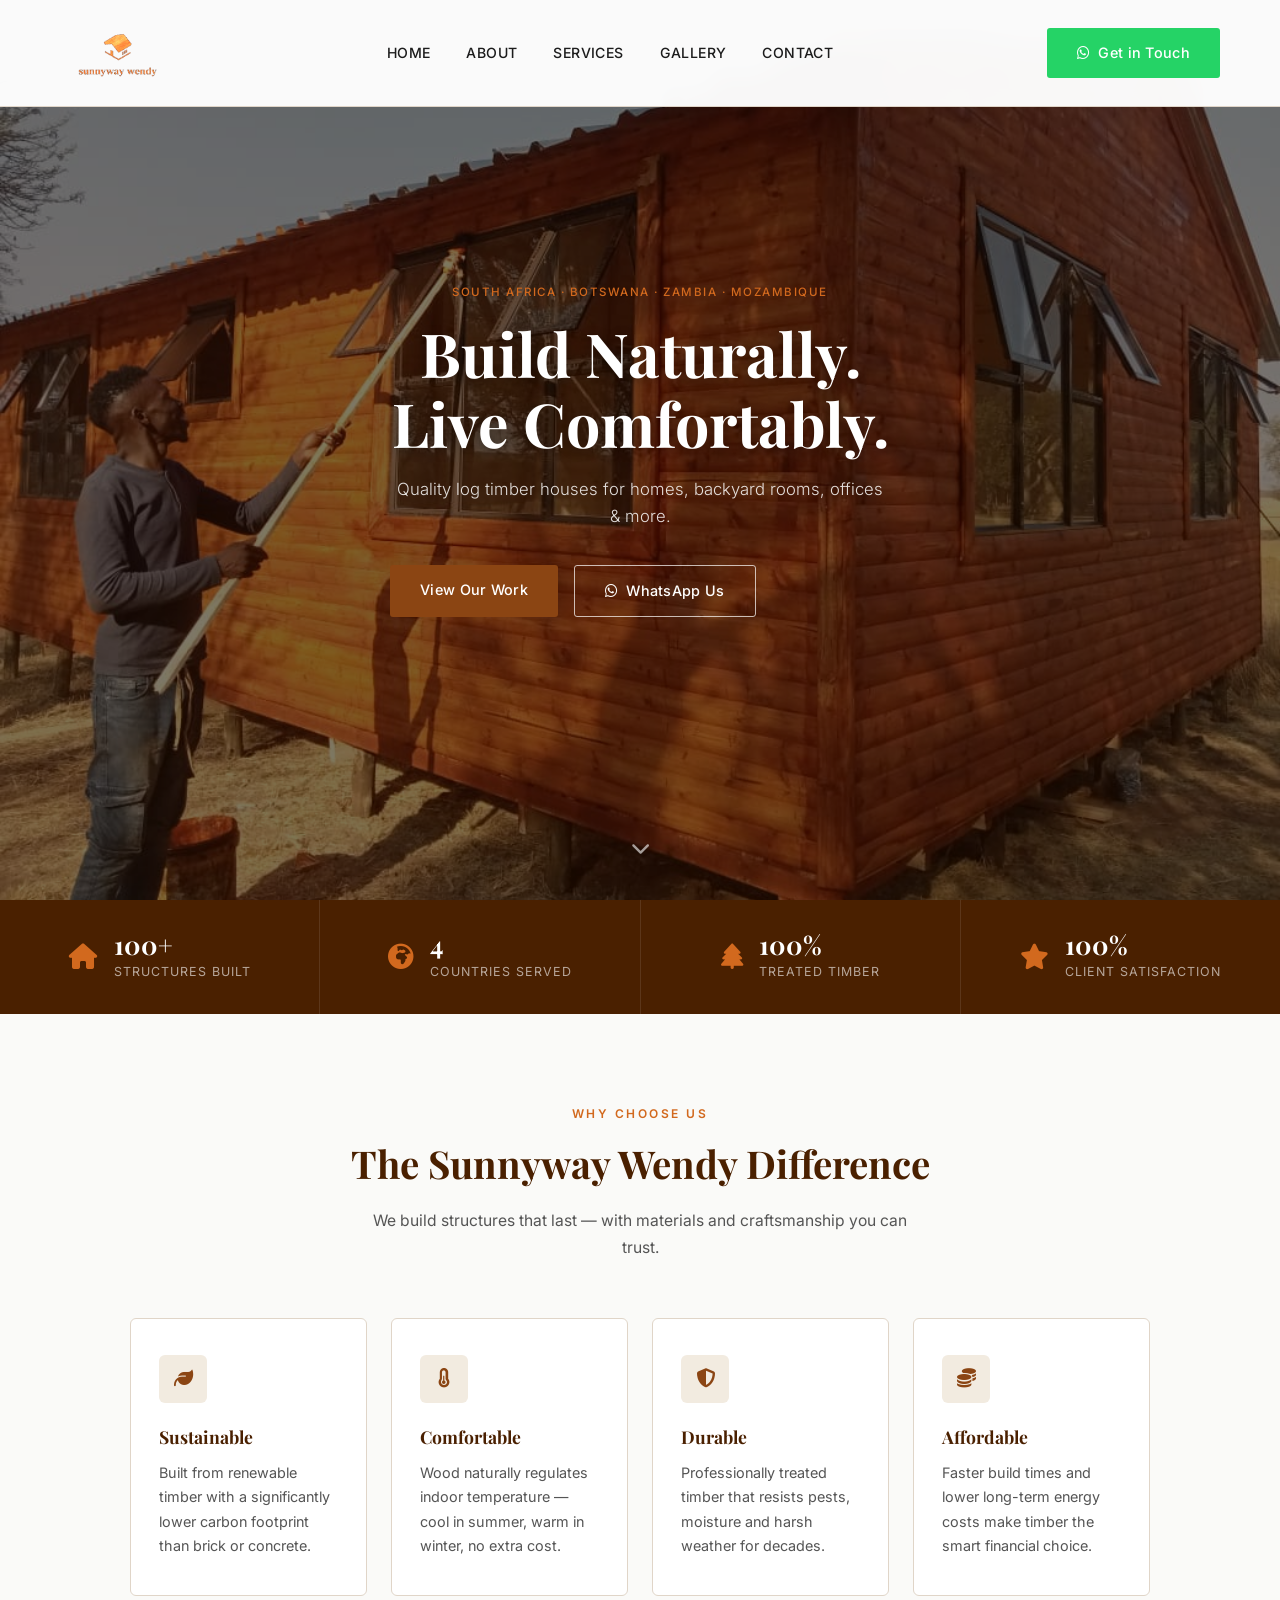
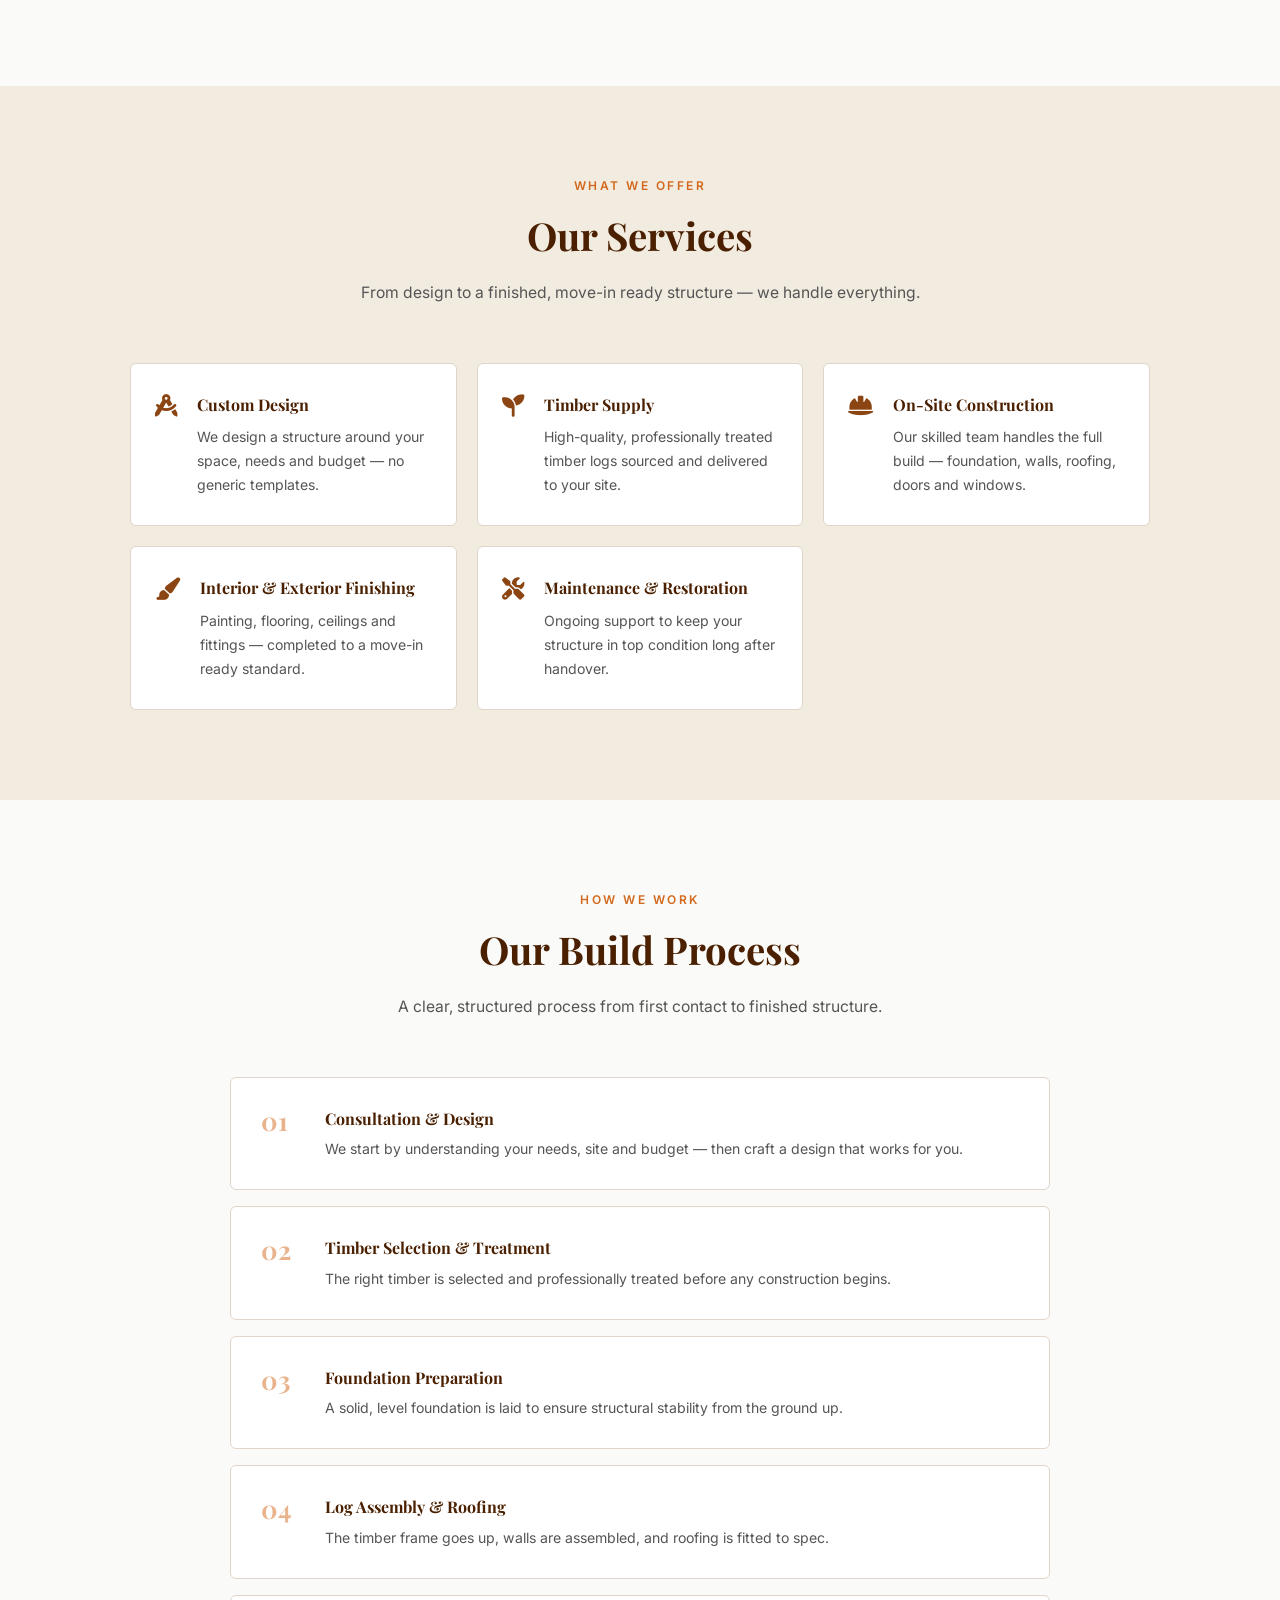
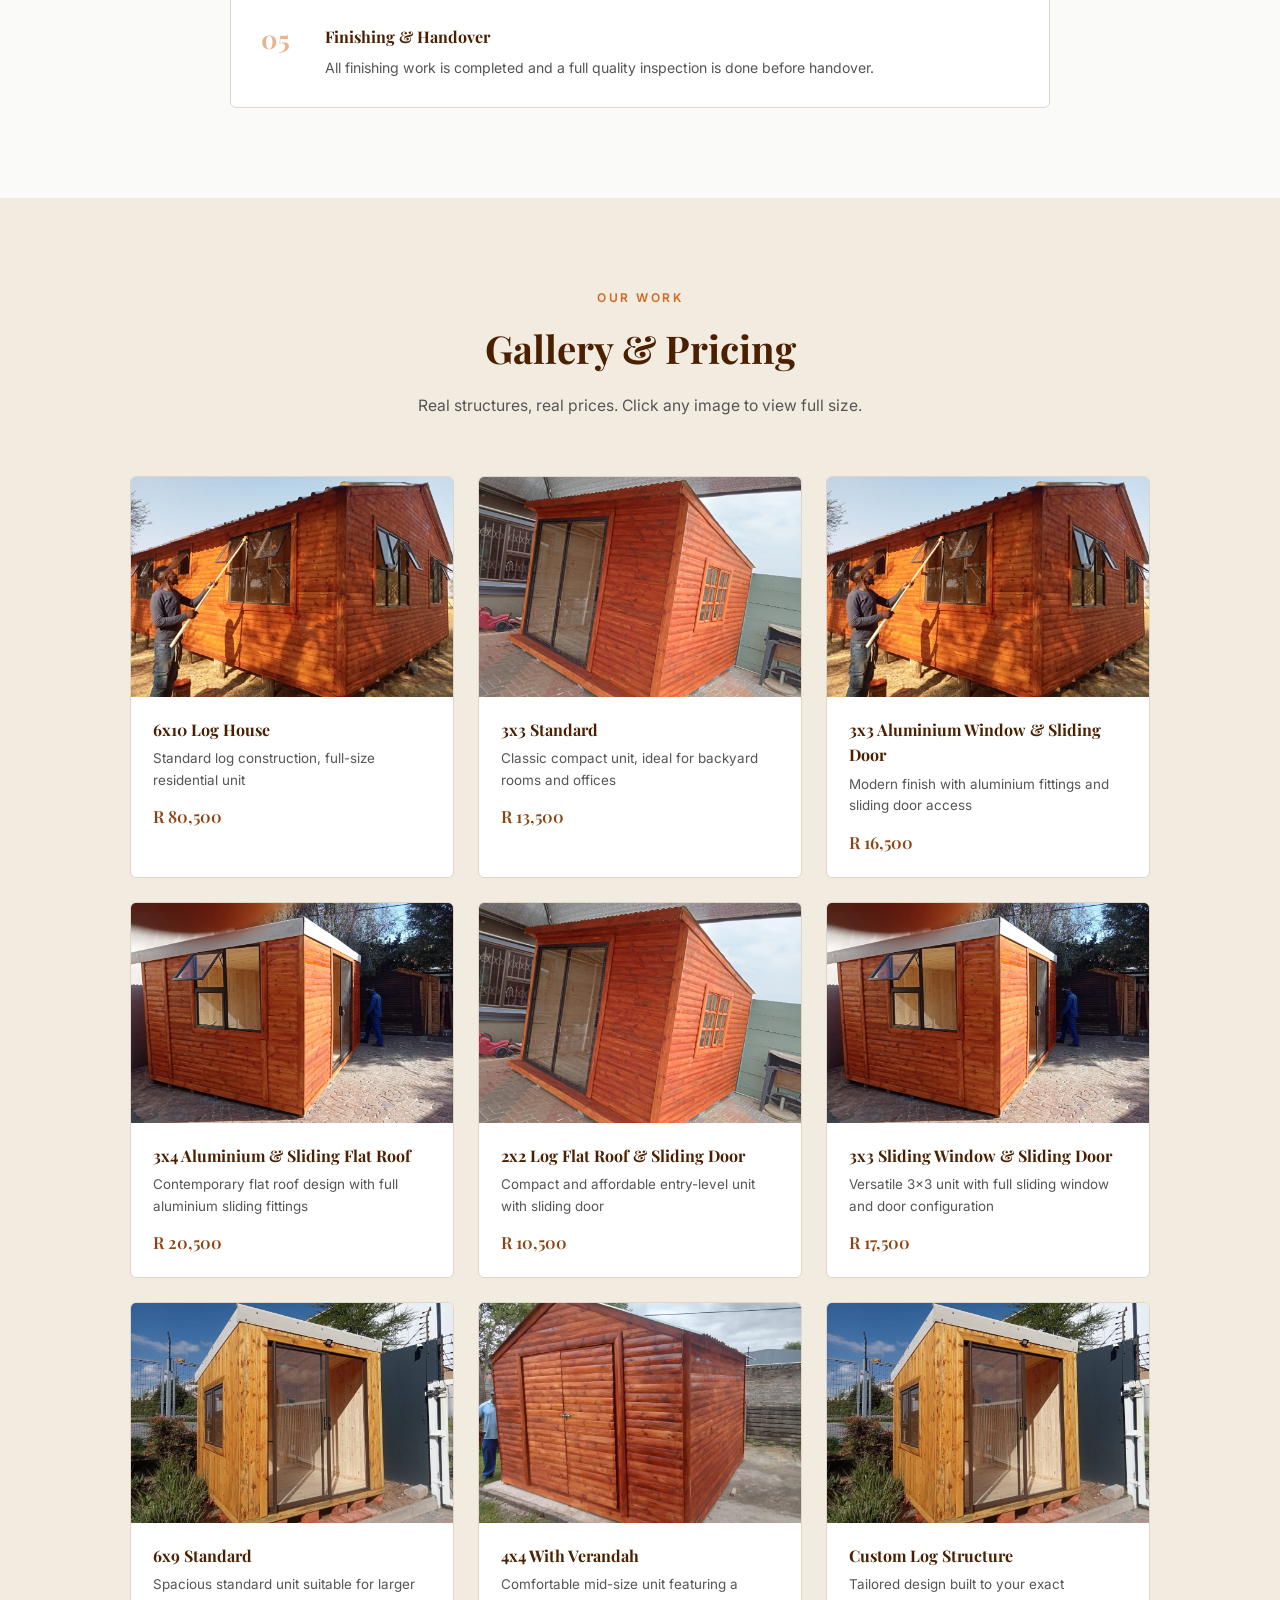
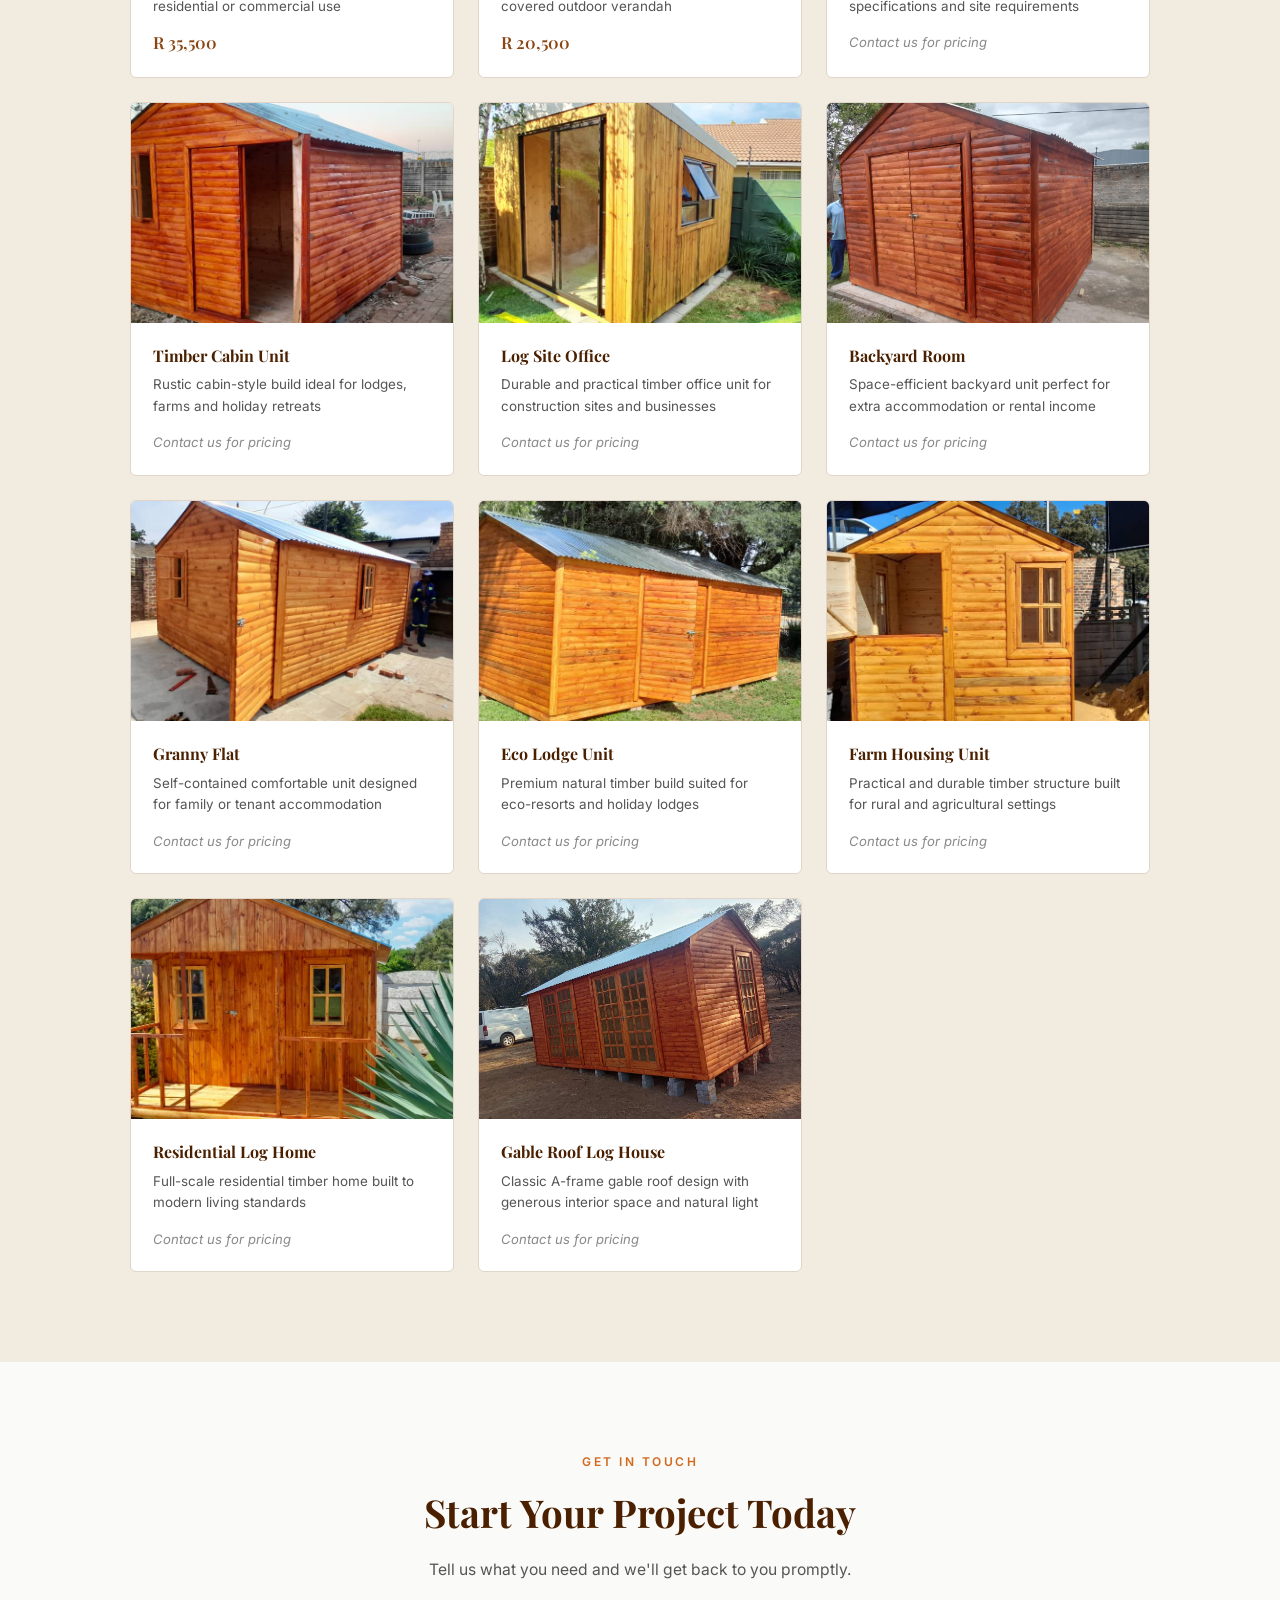
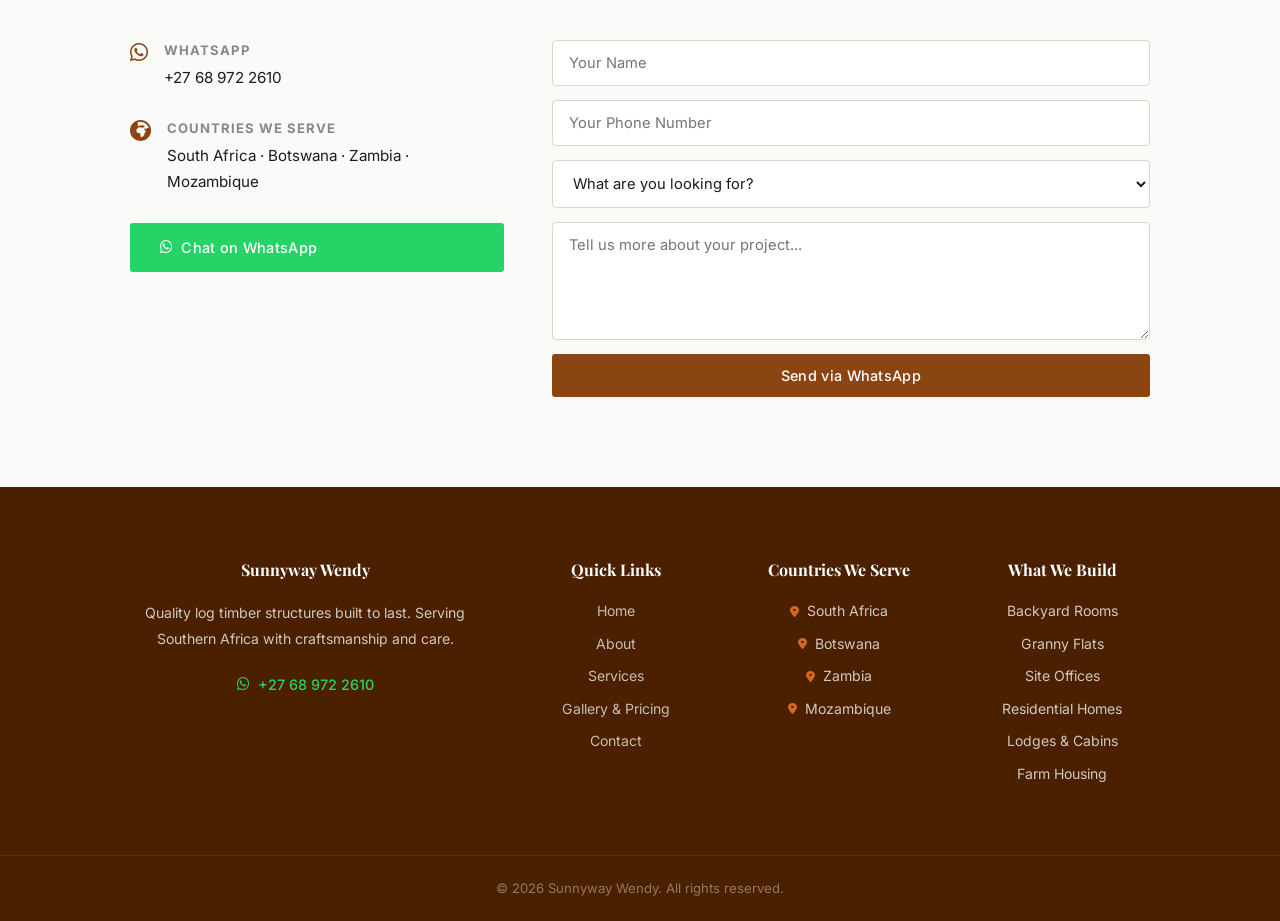
==== index.html @ b47a59da "initial commit" ====
<!DOCTYPE html>
<html lang="en">

<head>
  <meta charset="UTF-8" />
  <meta name="viewport" content="width=device-width, initial-scale=1.0" />
  <title>Sunnyway Wendy | Quality Log Timber Houses</title>
  <link rel="icon" type="image/png" href="logo.png" />
  <link rel="stylesheet" href="css/style.css" />
  <link rel="preconnect" href="https://fonts.googleapis.com" />
  <link rel="preconnect" href="https://fonts.gstatic.com" crossorigin />
  <link
    href="https://fonts.googleapis.com/css2?family=Playfair+Display:wght@400;600;700&family=Inter:wght@300;400;500;600&display=swap"
    rel="stylesheet" />
  <link rel="stylesheet" href="https://cdnjs.cloudflare.com/ajax/libs/font-awesome/6.5.0/css/all.min.css" />
</head>

<body>

  <!-- NAVBAR -->
  <nav class="navbar" id="navbar">
    <div class="nav-logo"><img src="logo.png" alt="Sunnyway Wendy" /></div>
    <ul class="nav-links" id="nav-links">
      <li><a href="#hero">Home</a></li>
      <li><a href="#why-us">About</a></li>
      <li><a href="#services">Services</a></li>
      <li><a href="#gallery">Gallery</a></li>
      <li><a href="#contact">Contact</a></li>
    </ul>
    <a href="https://wa.me/27689722610" target="_blank" class="btn btn-whatsapp nav-cta">
      <i class="fa-brands fa-whatsapp"></i> Get in Touch
    </a>
    <div class="hamburger" id="hamburger"><i class="fa-solid fa-bars"></i></div>
  </nav>

  <!-- HERO -->
  <section class="hero" id="hero">
    <div class="slideshow" id="slideshow"></div>
    <div class="hero-overlay"></div>
    <div class="hero-content">
      <p class="hero-tag">South Africa · Botswana · Zambia · Mozambique</p>
      <h1>Build Naturally.<br />Live Comfortably.</h1>
      <p class="hero-sub">Quality log timber houses for homes, backyard rooms, offices & more.</p>
      <div class="hero-btns">
        <a href="#gallery" class="btn btn-primary">View Our Work</a>
        <a href="https://wa.me/27689722610" target="_blank" class="btn btn-outline">
          <i class="fa-brands fa-whatsapp"></i> WhatsApp Us
        </a>
      </div>
    </div>
    <a href="#why-us" class="scroll-down"><i class="fa-solid fa-chevron-down"></i></a>
  </section>

  <!-- STATS BAR -->
  <section class="stats-bar">
    <div class="stat">
      <i class="fa-solid fa-house"></i>
      <div>
        <strong>100+</strong>
        <span>Structures Built</span>
      </div>
    </div>
    <div class="stat">
      <i class="fa-solid fa-earth-africa"></i>
      <div>
        <strong>4</strong>
        <span>Countries Served</span>
      </div>
    </div>
    <div class="stat">
      <i class="fa-solid fa-tree"></i>
      <div>
        <strong>100%</strong>
        <span>Treated Timber</span>
      </div>
    </div>
    <div class="stat">
      <i class="fa-solid fa-star"></i>
      <div>
        <strong>100%</strong>
        <span>Client Satisfaction</span>
      </div>
    </div>
  </section>

  <!-- WHY CHOOSE US -->
  <section class="section" id="why-us">
    <div class="section-inner">
      <div class="section-header">
        <p class="section-tag">Why Choose Us</p>
        <h2>The Sunnyway Wendy Difference</h2>
        <p class="section-sub">We build structures that last — with materials and craftsmanship you can trust.</p>
      </div>
      <div class="cards">
        <div class="card">
          <div class="card-icon-wrap">
            <i class="fa-solid fa-leaf"></i>
          </div>
          <h3>Sustainable</h3>
          <p>Built from renewable timber with a significantly lower carbon footprint than brick or concrete.</p>
        </div>
        <div class="card">
          <div class="card-icon-wrap">
            <i class="fa-solid fa-temperature-half"></i>
          </div>
          <h3>Comfortable</h3>
          <p>Wood naturally regulates indoor temperature — cool in summer, warm in winter, no extra cost.</p>
        </div>
        <div class="card">
          <div class="card-icon-wrap">
            <i class="fa-solid fa-shield-halved"></i>
          </div>
          <h3>Durable</h3>
          <p>Professionally treated timber that resists pests, moisture and harsh weather for decades.</p>
        </div>
        <div class="card">
          <div class="card-icon-wrap">
            <i class="fa-solid fa-coins"></i>
          </div>
          <h3>Affordable</h3>
          <p>Faster build times and lower long-term energy costs make timber the smart financial choice.</p>
        </div>
      </div>
    </div>
  </section>

  <!-- SERVICES -->
  <section class="section section-alt" id="services">
    <div class="section-inner">
      <div class="section-header">
        <p class="section-tag">What We Offer</p>
        <h2>Our Services</h2>
        <p class="section-sub">From design to a finished, move-in ready structure — we handle everything.</p>
      </div>
      <div class="services-grid">
        <div class="service-item">
          <i class="fa-solid fa-drafting-compass"></i>
          <div>
            <h3>Custom Design</h3>
            <p>We design a structure around your space, needs and budget — no generic templates.</p>
          </div>
        </div>
        <div class="service-item">
          <i class="fa-solid fa-seedling"></i>
          <div>
            <h3>Timber Supply</h3>
            <p>High-quality, professionally treated timber logs sourced and delivered to your site.</p>
          </div>
        </div>
        <div class="service-item">
          <i class="fa-solid fa-helmet-safety"></i>
          <div>
            <h3>On-Site Construction</h3>
            <p>Our skilled team handles the full build — foundation, walls, roofing, doors and windows.</p>
          </div>
        </div>
        <div class="service-item">
          <i class="fa-solid fa-paintbrush"></i>
          <div>
            <h3>Interior & Exterior Finishing</h3>
            <p>Painting, flooring, ceilings and fittings — completed to a move-in ready standard.</p>
          </div>
        </div>
        <div class="service-item">
          <i class="fa-solid fa-screwdriver-wrench"></i>
          <div>
            <h3>Maintenance & Restoration</h3>
            <p>Ongoing support to keep your structure in top condition long after handover.</p>
          </div>
        </div>
      </div>
    </div>
  </section>

  <!-- PROCESS -->
  <section class="section" id="process">
    <div class="section-inner">
      <div class="section-header">
        <p class="section-tag">How We Work</p>
        <h2>Our Build Process</h2>
        <p class="section-sub">A clear, structured process from first contact to finished structure.</p>
      </div>
      <div class="process">
        <div class="process-step">
          <div class="step-number">01</div>
          <div class="step-content">
            <h3>Consultation & Design</h3>
            <p>We start by understanding your needs, site and budget — then craft a design that works for you.</p>
          </div>
        </div>
        <div class="process-step">
          <div class="step-number">02</div>
          <div class="step-content">
            <h3>Timber Selection & Treatment</h3>
            <p>The right timber is selected and professionally treated before any construction begins.</p>
          </div>
        </div>
        <div class="process-step">
          <div class="step-number">03</div>
          <div class="step-content">
            <h3>Foundation Preparation</h3>
            <p>A solid, level foundation is laid to ensure structural stability from the ground up.</p>
          </div>
        </div>
        <div class="process-step">
          <div class="step-number">04</div>
          <div class="step-content">
            <h3>Log Assembly & Roofing</h3>
            <p>The timber frame goes up, walls are assembled, and roofing is fitted to spec.</p>
          </div>
        </div>
        <div class="process-step">
          <div class="step-number">05</div>
          <div class="step-content">
            <h3>Finishing & Handover</h3>
            <p>All finishing work is completed and a full quality inspection is done before handover.</p>
          </div>
        </div>
      </div>
    </div>
  </section>

  <!-- GALLERY SHOWCASE -->
  <section class="section section-alt" id="gallery">
    <div class="section-inner">
      <div class="section-header">
        <p class="section-tag">Our Work</p>
        <h2>Gallery & Pricing</h2>
        <p class="section-sub">Real structures, real prices. Click any image to view full size.</p>
      </div>
      <div class="showcase-grid" id="showcase-grid">

        <div class="showcase-item">
          <img src="images/house-1.jpg" alt="6x10 Log House" />
          <div class="showcase-info">
            <h3>6x10 Log House</h3>
            <p>Standard log construction, full-size residential unit</p>
            <span class="price">R 80,500</span>
          </div>
        </div>

        <div class="showcase-item">
          <img src="images/house-2.jpg" alt="3x3 Standard" />
          <div class="showcase-info">
            <h3>3x3 Standard</h3>
            <p>Classic compact unit, ideal for backyard rooms and offices</p>
            <span class="price">R 13,500</span>
          </div>
        </div>

        <div class="showcase-item">
          <img src="images/house-3.jpg" alt="3x3 Aluminium Window & Sliding Door" />
          <div class="showcase-info">
            <h3>3x3 Aluminium Window & Sliding Door</h3>
            <p>Modern finish with aluminium fittings and sliding door access</p>
            <span class="price">R 16,500</span>
          </div>
        </div>

        <div class="showcase-item">
          <img src="images/house-4.jpg" alt="3x4 Aluminium & Sliding Flat Roof" />
          <div class="showcase-info">
            <h3>3x4 Aluminium & Sliding Flat Roof</h3>
            <p>Contemporary flat roof design with full aluminium sliding fittings</p>
            <span class="price">R 20,500</span>
          </div>
        </div>

        <div class="showcase-item">
          <img src="images/house-5.jpg" alt="2x2 Log Flat Roof & Sliding Door" />
          <div class="showcase-info">
            <h3>2x2 Log Flat Roof & Sliding Door</h3>
            <p>Compact and affordable entry-level unit with sliding door</p>
            <span class="price">R 10,500</span>
          </div>
        </div>

        <div class="showcase-item">
          <img src="images/house-6.jpg" alt="3x3 Sliding Window & Sliding Door" />
          <div class="showcase-info">
            <h3>3x3 Sliding Window & Sliding Door</h3>
            <p>Versatile 3x3 unit with full sliding window and door configuration</p>
            <span class="price">R 17,500</span>
          </div>
        </div>

        <div class="showcase-item">
          <img src="images/house-7.jpg" alt="6x9 Standard" />
          <div class="showcase-info">
            <h3>6x9 Standard</h3>
            <p>Spacious standard unit suitable for larger residential or commercial use</p>
            <span class="price">R 35,500</span>
          </div>
        </div>

        <div class="showcase-item">
          <img src="images/house-8.jpg" alt="4x4 With Verandah" />
          <div class="showcase-info">
            <h3>4x4 With Verandah</h3>
            <p>Comfortable mid-size unit featuring a covered outdoor verandah</p>
            <span class="price">R 20,500</span>
          </div>
        </div>

        <div class="showcase-item">
          <img src="images/house-9.jpg" alt="Custom Log Structure" />
          <div class="showcase-info">
            <h3>Custom Log Structure</h3>
            <p>Tailored design built to your exact specifications and site requirements</p>
            <span class="price-enquire">Contact us for pricing</span>
          </div>
        </div>

        <div class="showcase-item">
          <img src="images/house-10.jpg" alt="Timber Cabin Unit" />
          <div class="showcase-info">
            <h3>Timber Cabin Unit</h3>
            <p>Rustic cabin-style build ideal for lodges, farms and holiday retreats</p>
            <span class="price-enquire">Contact us for pricing</span>
          </div>
        </div>

        <div class="showcase-item">
          <img src="images/house-11.jpg" alt="Log Site Office" />
          <div class="showcase-info">
            <h3>Log Site Office</h3>
            <p>Durable and practical timber office unit for construction sites and businesses</p>
            <span class="price-enquire">Contact us for pricing</span>
          </div>
        </div>

        <div class="showcase-item">
          <img src="images/house-12.jpg" alt="Backyard Room" />
          <div class="showcase-info">
            <h3>Backyard Room</h3>
            <p>Space-efficient backyard unit perfect for extra accommodation or rental income</p>
            <span class="price-enquire">Contact us for pricing</span>
          </div>
        </div>

        <div class="showcase-item">
          <img src="images/house-13.jpg" alt="Granny Flat" />
          <div class="showcase-info">
            <h3>Granny Flat</h3>
            <p>Self-contained comfortable unit designed for family or tenant accommodation</p>
            <span class="price-enquire">Contact us for pricing</span>
          </div>
        </div>

        <div class="showcase-item">
          <img src="images/house-14.jpg" alt="Eco Lodge Unit" />
          <div class="showcase-info">
            <h3>Eco Lodge Unit</h3>
            <p>Premium natural timber build suited for eco-resorts and holiday lodges</p>
            <span class="price-enquire">Contact us for pricing</span>
          </div>
        </div>

        <div class="showcase-item">
          <img src="images/house-15.jpg" alt="Farm Housing Unit" />
          <div class="showcase-info">
            <h3>Farm Housing Unit</h3>
            <p>Practical and durable timber structure built for rural and agricultural settings</p>
            <span class="price-enquire">Contact us for pricing</span>
          </div>
        </div>

        <div class="showcase-item">
          <img src="images/house-16.jpg" alt="Residential Log Home" />
          <div class="showcase-info">
            <h3>Residential Log Home</h3>
            <p>Full-scale residential timber home built to modern living standards</p>
            <span class="price-enquire">Contact us for pricing</span>
          </div>
        </div>

        <div class="showcase-item">
          <img src="images/house-17.jpg" alt="Gable Roof Log House" />
          <div class="showcase-info">
            <h3>Gable Roof Log House</h3>
            <p>Classic A-frame gable roof design with generous interior space and natural light</p>
            <span class="price-enquire">Contact us for pricing</span>
          </div>
        </div>

      </div>
    </div>
  </section>

  <!-- CONTACT -->
  <section class="section" id="contact">
    <div class="section-inner">
      <div class="section-header">
        <p class="section-tag">Get In Touch</p>
        <h2>Start Your Project Today</h2>
        <p class="section-sub">Tell us what you need and we'll get back to you promptly.</p>
      </div>
      <div class="contact-wrapper">
        <div class="contact-info">
          <div class="contact-detail">
            <i class="fa-brands fa-whatsapp"></i>
            <div>
              <strong>WhatsApp</strong>
              <a href="https://wa.me/27689722610" target="_blank">+27 68 972 2610</a>
            </div>
          </div>
          <div class="contact-detail">
            <i class="fa-solid fa-earth-africa"></i>
            <div>
              <strong>Countries We Serve</strong>
              <span>South Africa · Botswana · Zambia · Mozambique</span>
            </div>
          </div>
          <a href="https://wa.me/27689722610" target="_blank" class="btn btn-whatsapp">
            <i class="fa-brands fa-whatsapp"></i> Chat on WhatsApp
          </a>
        </div>
        <form class="contact-form" id="contact-form">
          <input type="text" placeholder="Your Name" required />
          <input type="tel" placeholder="Your Phone Number" required />
          <select>
            <option value="" disabled selected>What are you looking for?</option>
            <option>Backyard Room / Wendy House</option>
            <option>Granny Flat</option>
            <option>Site Office</option>
            <option>Residential Home</option>
            <option>Lodge / Cabin</option>
            <option>Farm Housing</option>
            <option>Custom Build</option>
            <option>Other</option>
          </select>
          <textarea placeholder="Tell us more about your project..." rows="5"></textarea>
          <button type="submit" class="btn btn-primary">Send via WhatsApp</button>
        </form>
      </div>
    </div>
  </section>

  <!-- FOOTER -->
  <footer class="footer">
    <div class="footer-inner">
      <div class="footer-col">
        <h4>Sunnyway Wendy</h4>
        <p>Quality log timber structures built to last. Serving Southern Africa with craftsmanship and care.</p>
        <a href="https://wa.me/27689722610" target="_blank" class="footer-wa">
          <i class="fa-brands fa-whatsapp"></i> +27 68 972 2610
        </a>
      </div>
      <div class="footer-col">
        <h4>Quick Links</h4>
        <ul>
          <li><a href="#hero">Home</a></li>
          <li><a href="#why-us">About</a></li>
          <li><a href="#services">Services</a></li>
          <li><a href="#gallery">Gallery & Pricing</a></li>
          <li><a href="#contact">Contact</a></li>
        </ul>
      </div>
      <div class="footer-col">
        <h4>Countries We Serve</h4>
        <ul>
          <li><i class="fa-solid fa-location-dot"></i> South Africa</li>
          <li><i class="fa-solid fa-location-dot"></i> Botswana</li>
          <li><i class="fa-solid fa-location-dot"></i> Zambia</li>
          <li><i class="fa-solid fa-location-dot"></i> Mozambique</li>
        </ul>
      </div>
      <div class="footer-col">
        <h4>What We Build</h4>
        <ul>
          <li>Backyard Rooms</li>
          <li>Granny Flats</li>
          <li>Site Offices</li>
          <li>Residential Homes</li>
          <li>Lodges & Cabins</li>
          <li>Farm Housing</li>
        </ul>
      </div>
    </div>
    <div class="footer-bottom">
      <p>&copy; 2026 Sunnyway Wendy. All rights reserved.</p>
    </div>
  </footer>

  <!-- LIGHTBOX -->
  <div class="lightbox" id="lightbox">
    <span class="lightbox-close" id="lightbox-close"><i class="fa-solid fa-xmark"></i></span>
    <img id="lightbox-img" src="" alt="Project Image" />
  </div>

  <script src="js/main.js"></script>
</body>

</html>
---- css/style.css ----
/* ===========================
   ROOT & RESET
=========================== */
* {
  margin: 0;
  padding: 0;
  box-sizing: border-box;
  -webkit-tap-highlight-color: transparent;
}

:root {
  --brown: #8B4513;
  --brown-light: #D2691E;
  --brown-dark: #4A2000;
  --brown-mid: #6B3410;
  --bg: #FAFAF8;
  --bg-alt: #F2EBE0;
  --white: #ffffff;
  --text-dark: #1C1C1C;
  --text-mid: #555555;
  --text-light: #888888;
  --border: #E0D5C8;
  --overlay: rgba(20, 10, 0, 0.55);
}

html {
  scroll-behavior: smooth;
  overflow-x: hidden;
  background-color: var(--brown-dark);
}

body {
  font-family: 'Inter', sans-serif;
  color: var(--text-dark);
  background-color: var(--bg);
  line-height: 1.6;
  overflow-x: hidden;
  width: 100%;
}

a {
  text-decoration: none;
  color: inherit;
}

img {
  display: block;
  width: 100%;
}

/* ===========================
   NAVBAR
=========================== */
.navbar {
  position: fixed;
  top: 0;
  width: 100%;
  z-index: 1000;
  display: flex;
  align-items: center;
  justify-content: space-between;
  padding: 18px 60px;
  background: rgba(255, 255, 255, 0.97);
  backdrop-filter: blur(10px);
  border-bottom: 1px solid var(--border);
  transition: box-shadow 0.3s;
}

.navbar.scrolled {
  box-shadow: 0 2px 20px rgba(0, 0, 0, 0.08);
}

.nav-logo {
  display: flex;
  align-items: center;
}

.nav-logo img {
  height: 70px;
  width: auto;
}

.nav-logo span {
  color: var(--brown-light);
}

.nav-links {
  list-style: none;
  display: flex;
  gap: 36px;
}

.nav-links a {
  font-size: 0.88rem;
  font-weight: 500;
  color: var(--text-dark);
  letter-spacing: 0.4px;
  transition: color 0.3s;
  text-transform: uppercase;
}

.nav-links a:hover {
  color: var(--brown-light);
}

.nav-cta {
  font-size: 0.88rem;
  padding: 10px 22px;
  display: flex;
  align-items: center;
  gap: 8px;
}

.hamburger {
  display: none;
  font-size: 1.4rem;
  cursor: pointer;
  color: var(--brown-dark);
}

/* ===========================
   BUTTONS
=========================== */
.btn {
  display: inline-block;
  padding: 13px 30px;
  border-radius: 3px;
  font-size: 0.9rem;
  font-weight: 500;
  font-family: 'Inter', sans-serif;
  cursor: pointer;
  transition: all 0.3s;
  border: none;
  letter-spacing: 0.3px;
}

.btn-primary {
  background-color: var(--brown);
  color: var(--white);
}

.btn-primary:hover {
  background-color: var(--brown-dark);
}

.btn-outline {
  background: transparent;
  color: var(--white);
  border: 1.5px solid rgba(255, 255, 255, 0.7);
  display: inline-flex;
  align-items: center;
  gap: 8px;
}

.btn-outline:hover {
  background: rgba(255, 255, 255, 0.1);
  border-color: var(--white);
}

.btn-whatsapp {
  background-color: #25D366;
  color: var(--white);
  display: inline-flex;
  align-items: center;
  gap: 8px;
}

.btn-whatsapp:hover {
  background-color: #1dab52;
}

/* ===========================
   HERO
=========================== */
.hero {
  position: relative;
  height: 100vh;
  display: flex;
  align-items: center;
  justify-content: center;
  overflow: hidden;
}

.slideshow {
  position: absolute;
  inset: 0;
  z-index: 0;
}

.slideshow .slide {
  position: absolute;
  inset: 0;
  background-size: cover;
  background-position: center;
  opacity: 0;
  transition: opacity 1.8s ease-in-out;
}

.slideshow .slide.active {
  opacity: 1;
}

.hero-overlay {
  position: absolute;
  inset: 0;
  background: rgba(20, 10, 0, 0.55);
  z-index: 2;
}

.hero-content {
  position: relative;
  z-index: 3;
  color: var(--white);
  padding: 0 40px;
  max-width: 700px;
  text-align: center;
}

.hero-tag {
  font-size: 0.72rem;
  font-weight: 500;
  letter-spacing: 1.5px;
  text-transform: uppercase;
  color: var(--brown-light);
  margin-bottom: 16px;
  word-break: break-word;
}

.hero-content h1 {
  font-family: 'Playfair Display', serif;
  font-size: 3.8rem;
  font-weight: 700;
  line-height: 1.15;
  margin-bottom: 18px;
  text-shadow: 0 2px 12px rgba(0, 0, 0, 0.3);
}

.hero-sub {
  font-size: 1.05rem;
  color: rgba(255, 255, 255, 0.85);
  margin-bottom: 36px;
  font-weight: 300;
  max-width: 500px;
}

.hero-btns {
  display: flex;
  gap: 16px;
  flex-wrap: wrap;
}

.scroll-down {
  position: absolute;
  bottom: 36px;
  left: 50%;
  transform: translateX(-50%);
  z-index: 3;
  color: rgba(255, 255, 255, 0.6);
  font-size: 1.2rem;
  animation: bounce 2s infinite;
}

@keyframes bounce {

  0%,
  100% {
    transform: translateX(-50%) translateY(0);
  }

  50% {
    transform: translateX(-50%) translateY(8px);
  }
}

/* ===========================
   STATS BAR
=========================== */
.stats-bar {
  background: var(--brown-dark);
  display: flex;
  justify-content: center;
  gap: 0;
  flex-wrap: wrap;
}

.stat {
  display: flex;
  align-items: center;
  gap: 16px;
  padding: 32px 48px;
  border-right: 1px solid rgba(255, 255, 255, 0.1);
  flex: 1;
  justify-content: center;
}

.stat:last-child {
  border-right: none;
}

.stat i {
  font-size: 1.6rem;
  color: var(--brown-light);
}

.stat strong {
  display: block;
  font-size: 1.6rem;
  font-family: 'Playfair Display', serif;
  color: var(--white);
  line-height: 1;
}

.stat span {
  font-size: 0.78rem;
  color: rgba(255, 255, 255, 0.6);
  text-transform: uppercase;
  letter-spacing: 1px;
  margin-top: 4px;
  display: block;
}

/* ===========================
   SECTIONS
=========================== */
.section {
  padding: 90px 0;
}

.section-alt {
  background-color: var(--bg-alt);
}

.section-inner {
  max-width: 1140px;
  margin: 0 auto;
  padding: 0 60px;
}

.section-header {
  text-align: center;
  margin-bottom: 56px;
}

.section-tag {
  font-size: 0.75rem;
  font-weight: 600;
  letter-spacing: 2.5px;
  text-transform: uppercase;
  color: var(--brown-light);
  margin-bottom: 10px;
}

.section-header h2 {
  font-family: 'Playfair Display', serif;
  font-size: 2.4rem;
  font-weight: 700;
  color: var(--brown-dark);
  margin-bottom: 14px;
}

.section-sub {
  font-size: 0.98rem;
  color: var(--text-mid);
  max-width: 560px;
  margin: 0 auto;
  line-height: 1.7;
}

/* ===========================
   CARDS
=========================== */
.cards {
  display: grid;
  grid-template-columns: repeat(auto-fit, minmax(230px, 1fr));
  gap: 24px;
}

.card {
  background: var(--white);
  border: 1px solid var(--border);
  border-radius: 6px;
  padding: 36px 28px;
  transition: transform 0.3s, box-shadow 0.3s;
}

.card:hover {
  transform: translateY(-4px);
  box-shadow: 0 8px 24px rgba(0, 0, 0, 0.08);
}

.card-icon-wrap {
  width: 48px;
  height: 48px;
  background: var(--bg-alt);
  border-radius: 6px;
  display: flex;
  align-items: center;
  justify-content: center;
  margin-bottom: 20px;
}

.card-icon-wrap i {
  font-size: 1.2rem;
  color: var(--brown);
}

.card h3 {
  font-family: 'Playfair Display', serif;
  font-size: 1.1rem;
  color: var(--brown-dark);
  margin-bottom: 10px;
}

.card p {
  font-size: 0.9rem;
  color: var(--text-mid);
  line-height: 1.7;
}

/* ===========================
   SERVICES GRID
=========================== */
.services-grid {
  display: grid;
  grid-template-columns: repeat(auto-fit, minmax(300px, 1fr));
  gap: 20px;
}

.service-item {
  display: flex;
  align-items: flex-start;
  gap: 20px;
  background: var(--white);
  border: 1px solid var(--border);
  border-radius: 6px;
  padding: 28px 24px;
  transition: transform 0.3s, box-shadow 0.3s;
}

.service-item:hover {
  transform: translateY(-3px);
  box-shadow: 0 6px 20px rgba(0, 0, 0, 0.07);
}

.service-item>i {
  font-size: 1.4rem;
  color: var(--brown);
  margin-top: 3px;
  flex-shrink: 0;
}

.service-item h3 {
  font-family: 'Playfair Display', serif;
  font-size: 1rem;
  color: var(--brown-dark);
  margin-bottom: 8px;
}

.service-item p {
  font-size: 0.88rem;
  color: var(--text-mid);
  line-height: 1.7;
}

/* ===========================
   PROCESS
=========================== */
.process {
  display: flex;
  flex-direction: column;
  gap: 16px;
  max-width: 820px;
  margin: 0 auto;
}

.process-step {
  display: flex;
  align-items: flex-start;
  gap: 24px;
  background: var(--white);
  border: 1px solid var(--border);
  border-radius: 6px;
  padding: 28px 30px;
  transition: border-color 0.3s;
}

.process-step:hover {
  border-color: var(--brown-light);
}

.step-number {
  font-family: 'Playfair Display', serif;
  font-size: 1.6rem;
  font-weight: 700;
  color: var(--brown-light);
  opacity: 0.5;
  flex-shrink: 0;
  width: 40px;
  line-height: 1;
  margin-top: 2px;
}

.step-content h3 {
  font-family: 'Playfair Display', serif;
  font-size: 1rem;
  color: var(--brown-dark);
  margin-bottom: 6px;
}

.step-content p {
  font-size: 0.88rem;
  color: var(--text-mid);
  line-height: 1.7;
}

/* ===========================
   SHOWCASE GRID
=========================== */
.showcase-grid {
  display: grid;
  grid-template-columns: repeat(auto-fit, minmax(300px, 1fr));
  gap: 24px;
}

.showcase-item {
  background: var(--white);
  border: 1px solid var(--border);
  border-radius: 6px;
  overflow: hidden;
  transition: transform 0.3s, box-shadow 0.3s;
}

.showcase-item:hover {
  transform: translateY(-4px);
  box-shadow: 0 10px 28px rgba(0, 0, 0, 0.1);
}

.showcase-item img {
  width: 100%;
  height: 220px;
  object-fit: cover;
  cursor: pointer;
  transition: transform 0.4s;
}

.showcase-item:hover img {
  transform: scale(1.03);
}

.showcase-info {
  padding: 20px 22px;
}

.showcase-info h3 {
  font-family: 'Playfair Display', serif;
  font-size: 1rem;
  color: var(--brown-dark);
  margin-bottom: 6px;
}

.showcase-info p {
  font-size: 0.84rem;
  color: var(--text-mid);
  line-height: 1.6;
  margin-bottom: 12px;
}

.price {
  display: inline-block;
  font-size: 1.05rem;
  font-weight: 600;
  color: var(--brown);
  font-family: 'Playfair Display', serif;
}

.price-enquire {
  display: inline-block;
  font-size: 0.82rem;
  color: var(--text-light);
  font-style: italic;
}

/* ===========================
   LIGHTBOX
=========================== */
.lightbox {
  display: none;
  position: fixed;
  inset: 0;
  background: rgba(0, 0, 0, 0.92);
  z-index: 9999;
  align-items: center;
  justify-content: center;
}

.lightbox.open {
  display: flex;
}

.lightbox img {
  max-width: 90%;
  max-height: 90vh;
  border-radius: 4px;
}

.lightbox-close {
  position: absolute;
  top: 24px;
  right: 32px;
  color: white;
  font-size: 2rem;
  cursor: pointer;
  opacity: 0.7;
  transition: opacity 0.2s;
}

.lightbox-close:hover {
  opacity: 1;
}

/* ===========================
   CONTACT
=========================== */
.contact-wrapper {
  display: grid;
  grid-template-columns: 1fr 1.6fr;
  gap: 48px;
  align-items: start;
}

.contact-info {
  display: flex;
  flex-direction: column;
  gap: 28px;
}

.contact-detail {
  display: flex;
  align-items: flex-start;
  gap: 16px;
}

.contact-detail i {
  font-size: 1.3rem;
  color: var(--brown);
  margin-top: 2px;
  flex-shrink: 0;
}

.contact-detail strong {
  display: block;
  font-size: 0.82rem;
  text-transform: uppercase;
  letter-spacing: 1px;
  color: var(--text-light);
  margin-bottom: 4px;
}

.contact-detail a,
.contact-detail span {
  font-size: 0.95rem;
  color: var(--text-dark);
}

.contact-detail a:hover {
  color: var(--brown);
}

.contact-form {
  display: flex;
  flex-direction: column;
  gap: 14px;
}

.contact-form input,
.contact-form select,
.contact-form textarea {
  padding: 13px 16px;
  border: 1px solid var(--border);
  border-radius: 4px;
  font-size: 0.92rem;
  font-family: 'Inter', sans-serif;
  background: var(--white);
  color: var(--text-dark);
  outline: none;
  transition: border 0.3s;
}

.contact-form input:focus,
.contact-form select:focus,
.contact-form textarea:focus {
  border-color: var(--brown);
}

/* ===========================
   FOOTER
=========================== */
.footer {
  background-color: var(--brown-dark);
  color: rgba(255, 255, 255, 0.75);
}

.footer-inner {
  text-align: center;
}

.footer-col ul li {
  justify-content: center;
}

.footer-wa {
  justify-content: center;
}

.footer-inner {
  max-width: 1140px;
  margin: 0 auto;
  padding: 70px 60px;
  display: grid;
  grid-template-columns: 2fr 1fr 1fr 1fr;
  gap: 48px;
}

.footer-col h4 {
  font-family: 'Playfair Display', serif;
  font-size: 1rem;
  color: var(--white);
  margin-bottom: 18px;
}

.footer-col p {
  font-size: 0.88rem;
  line-height: 1.8;
  margin-bottom: 20px;
}

.footer-col ul {
  list-style: none;
  display: flex;
  flex-direction: column;
  gap: 10px;
}

.footer-col ul li {
  font-size: 0.88rem;
  display: flex;
  align-items: center;
  gap: 8px;
}

.footer-col ul li i {
  font-size: 0.75rem;
  color: var(--brown-light);
}

.footer-col ul a {
  color: rgba(255, 255, 255, 0.7);
  transition: color 0.3s;
}

.footer-col ul a:hover {
  color: var(--white);
}

.footer-wa {
  display: inline-flex;
  align-items: center;
  gap: 8px;
  color: #25D366;
  font-size: 0.9rem;
  font-weight: 500;
}

.footer-bottom {
  border-top: 1px solid rgba(255, 255, 255, 0.08);
  text-align: center;
  padding: 22px 60px;
  font-size: 0.82rem;
  color: rgba(255, 255, 255, 0.4);
}

/* ===========================
   RESPONSIVE
=========================== */
@media (max-width: 1024px) {
  .footer-inner {
    grid-template-columns: 1fr 1fr;
    gap: 36px;
  }
}

@media (max-width: 768px) {
  .navbar {
    padding: 16px 24px;
  }

  .nav-links {
    display: none;
    flex-direction: column;
    position: absolute;
    top: 64px;
    left: 0;
    width: 100%;
    background: var(--white);
    border-bottom: 1px solid var(--border);
    padding: 24px;
    gap: 20px;
  }

  .nav-links.open {
    display: flex;
  }

  .nav-cta {
    display: none;
  }

  .hamburger {
    display: block;
  }

  .hero-content {
    padding: 0 24px;
  }

  .hero-content h1 {
    font-size: 2.4rem;
  }

  .section-inner {
    padding: 0 24px;
  }

  .stats-bar {
    flex-direction: column;
  }

  .stat {
    border-right: none;
    border-bottom: 1px solid rgba(255, 255, 255, 0.1);
    padding: 24px 32px;
  }

  .contact-wrapper {
    grid-template-columns: 1fr;
  }

  .footer-inner {
    grid-template-columns: 1fr;
    padding: 48px 24px;
    gap: 32px;
  }

  .footer-bottom {
    padding: 18px 24px;
  }

  .showcase-grid {
    grid-template-columns: 1fr;
  }
}
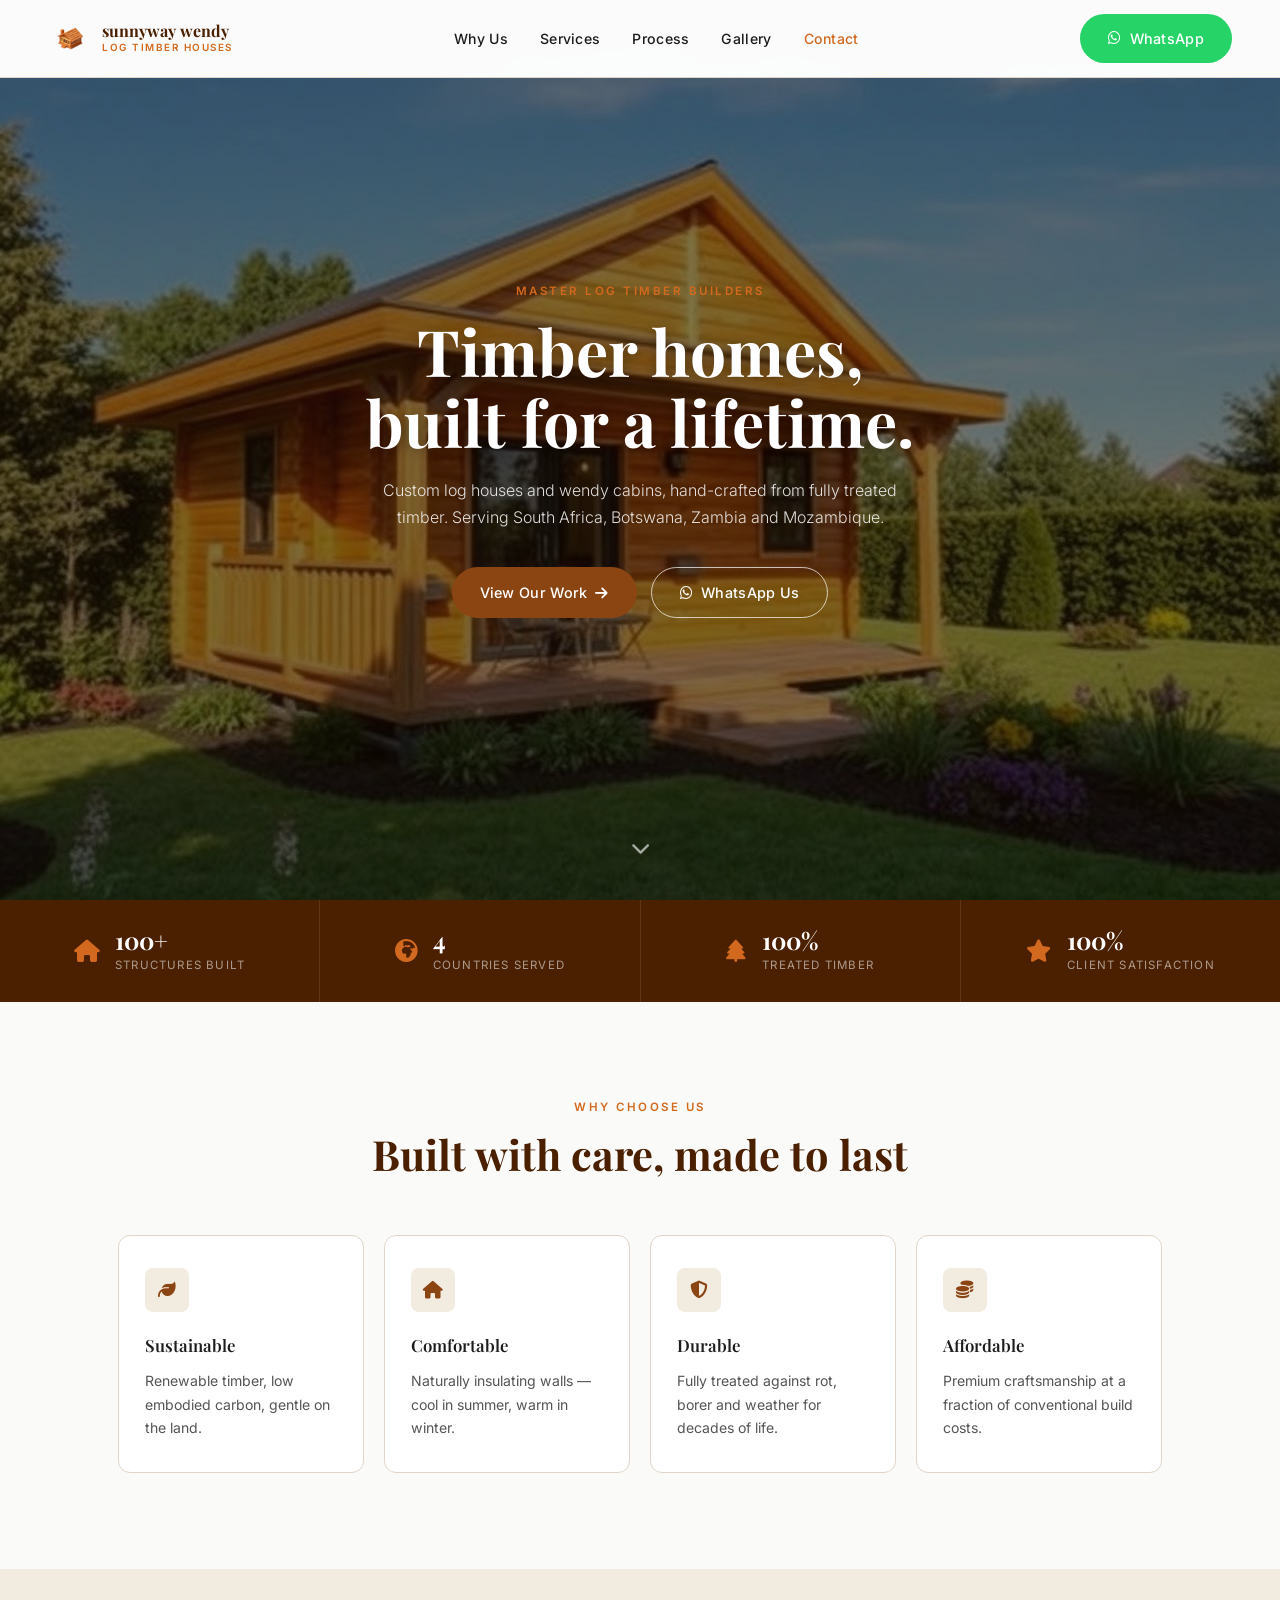
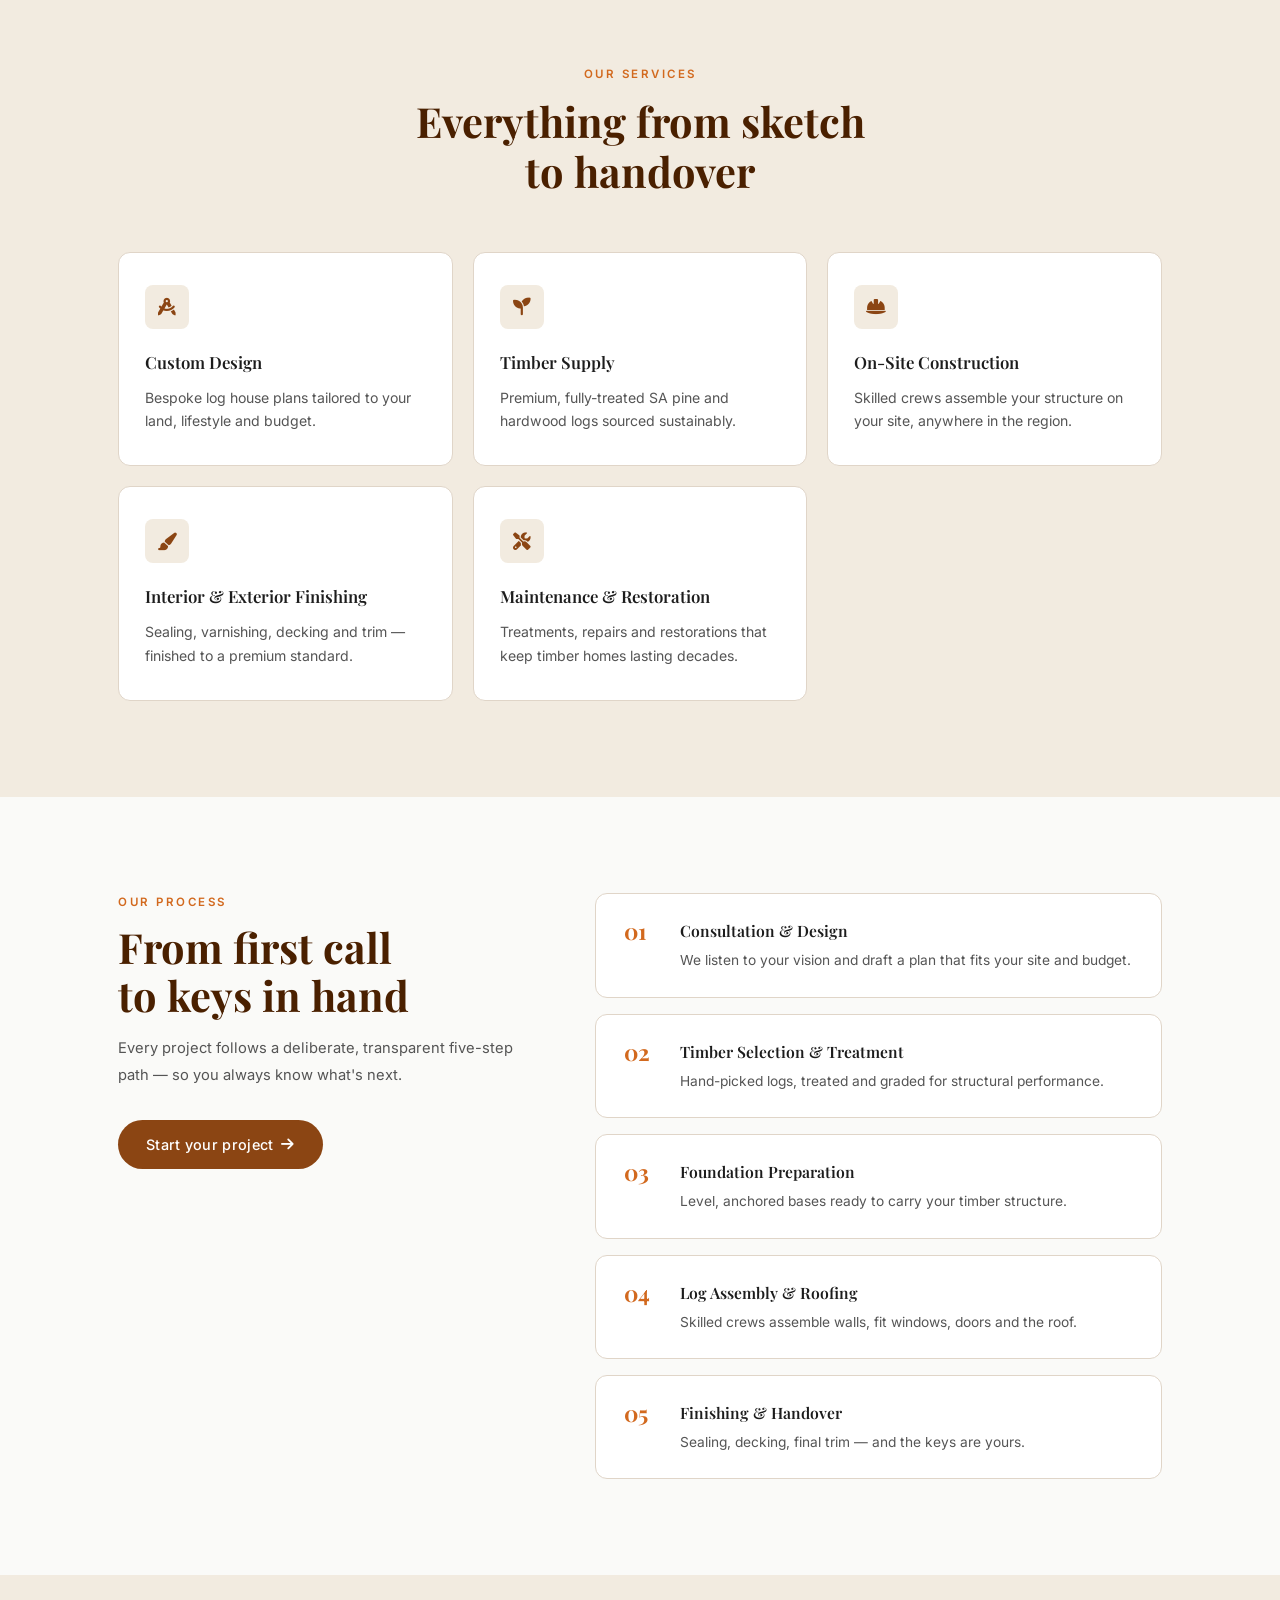
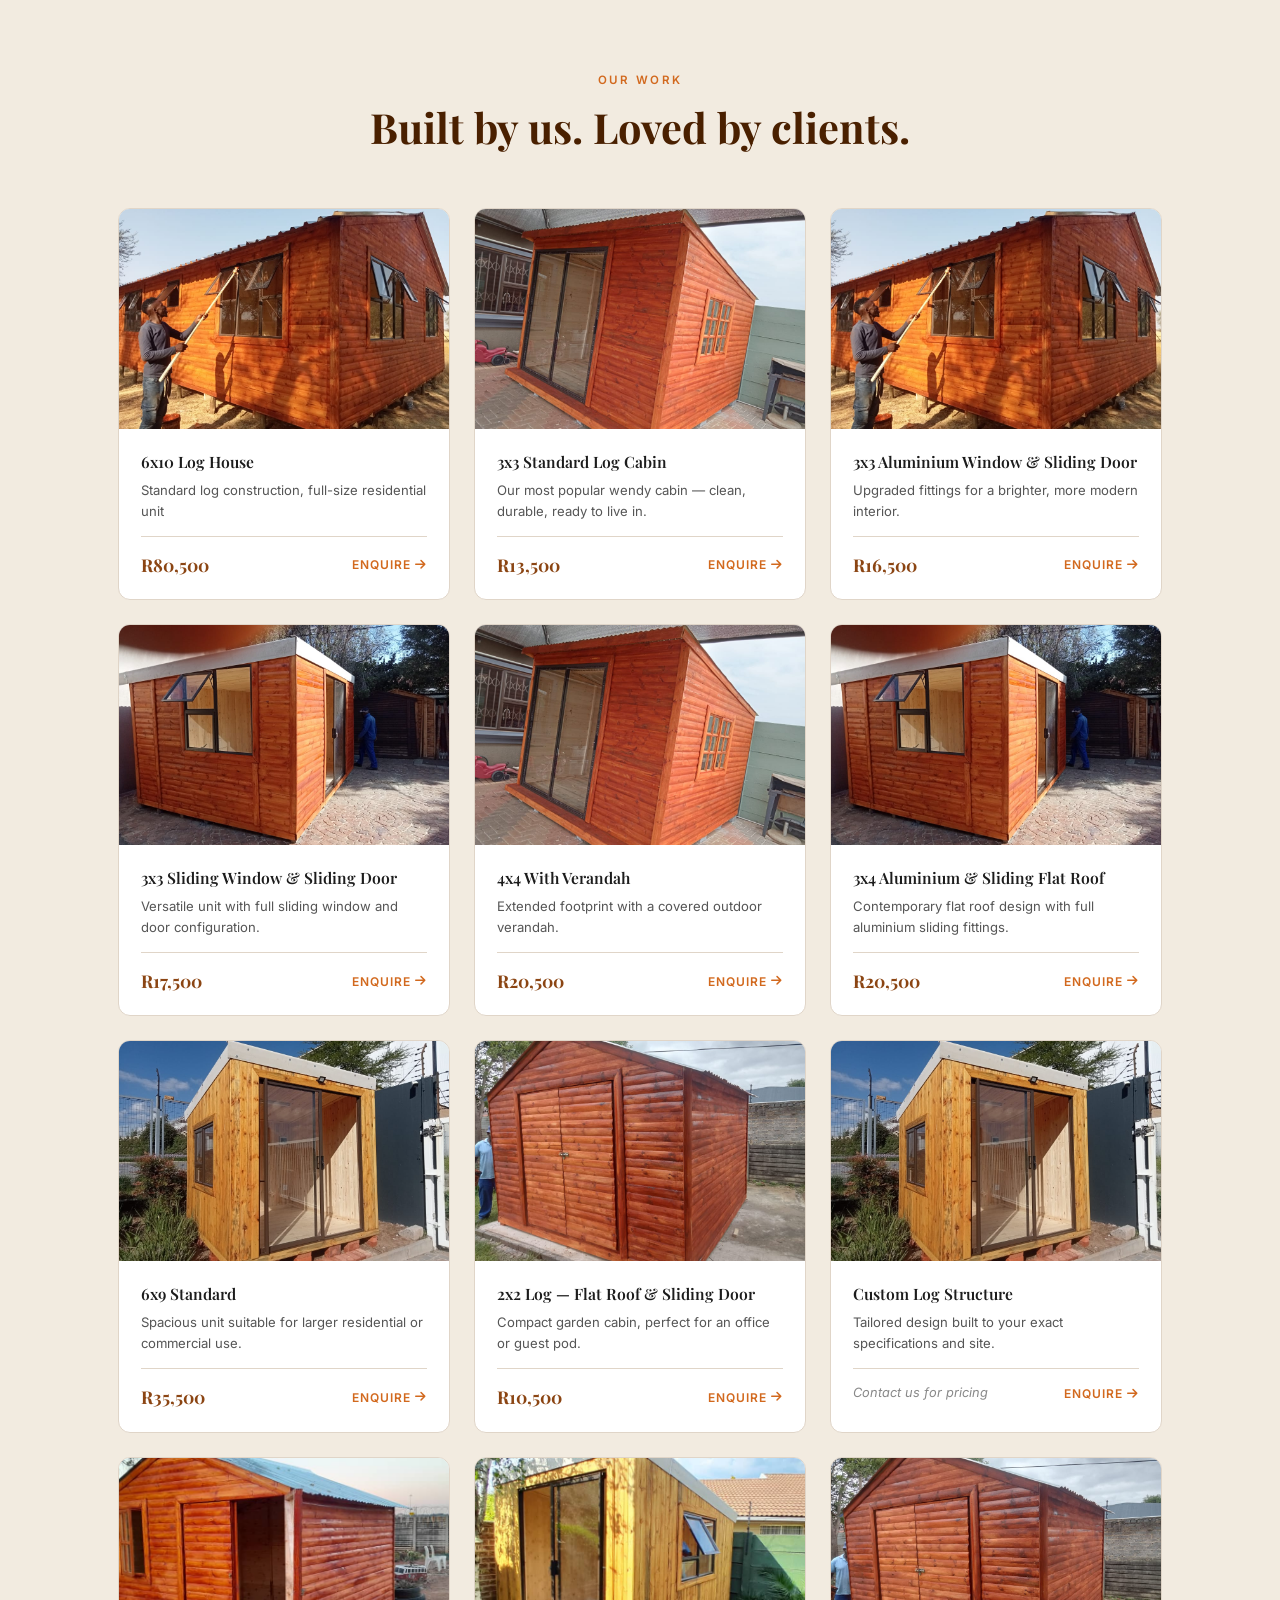
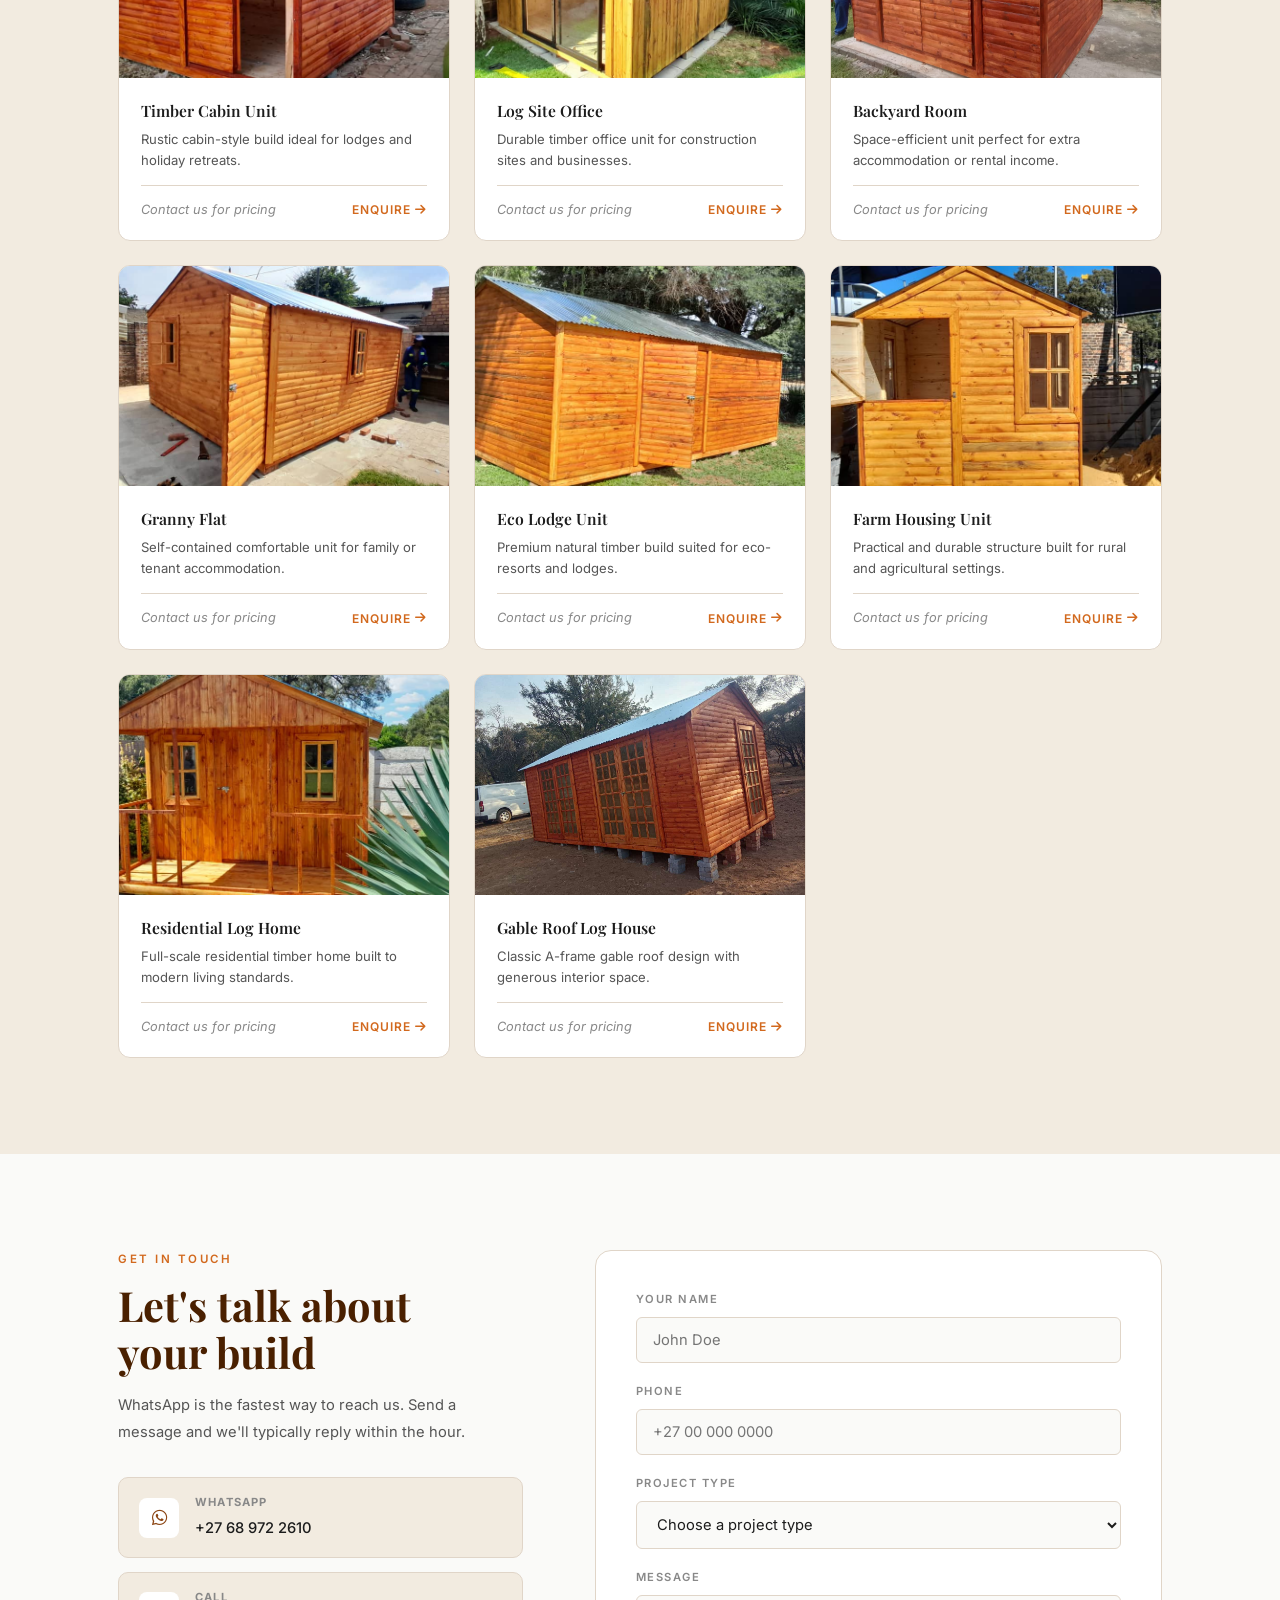
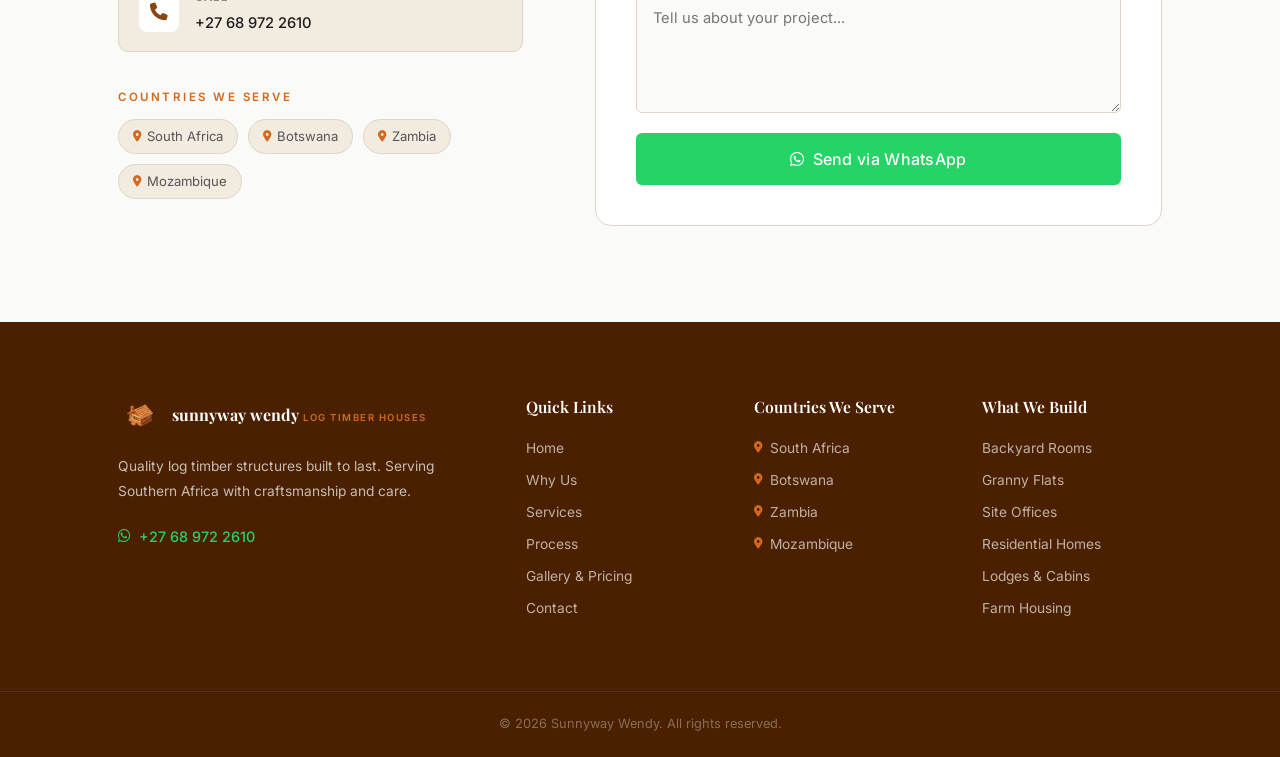
==== commit 81c24ad4: "full redesign" ====
--- a/index.html
+++ b/index.html
@@ -1,34 +1,39 @@
 <!DOCTYPE html>
 <html lang="en">
-
 <head>
   <meta charset="UTF-8" />
   <meta name="viewport" content="width=device-width, initial-scale=1.0" />
-  <title>Sunnyway Wendy | Quality Log Timber Houses</title>
+  <title>Sunnyway Wendy | Log Timber Houses</title>
+  <link rel="stylesheet" href="css/style.css" />
   <link rel="icon" type="image/png" href="logo.png" />
-  <link rel="stylesheet" href="css/style.css" />
   <link rel="preconnect" href="https://fonts.googleapis.com" />
   <link rel="preconnect" href="https://fonts.gstatic.com" crossorigin />
-  <link
-    href="https://fonts.googleapis.com/css2?family=Playfair+Display:wght@400;600;700&family=Inter:wght@300;400;500;600&display=swap"
-    rel="stylesheet" />
+  <link href="https://fonts.googleapis.com/css2?family=Playfair+Display:ital,wght@0,400;0,600;0,700;1,400&family=Inter:wght@300;400;500;600&display=swap" rel="stylesheet" />
   <link rel="stylesheet" href="https://cdnjs.cloudflare.com/ajax/libs/font-awesome/6.5.0/css/all.min.css" />
+  <meta name="description" content="Sunnyway Wendy builds quality log timber houses, backyard rooms, granny flats and site offices across South Africa, Botswana, Zambia and Mozambique." />
+  <meta name="keywords" content="wendy houses, log timber houses, backyard rooms, granny flats, site offices, South Africa, Botswana, Zambia, Mozambique" />
+  <meta name="google-site-verification" content="4XqiYdTYwXPGrH7pBclu4iBSdc6quxaI9NWCU2jfgcg" />
 </head>
-
 <body>
 
   <!-- NAVBAR -->
   <nav class="navbar" id="navbar">
-    <div class="nav-logo"><img src="logo.png" alt="Sunnyway Wendy" /></div>
+    <a href="#hero" class="nav-logo">
+      <img src="logo.png" alt="Sunnyway Wendy" />
+      <div class="nav-logo-text">
+        <span class="logo-name">sunnyway wendy</span>
+        <span class="logo-sub">LOG TIMBER HOUSES</span>
+      </div>
+    </a>
     <ul class="nav-links" id="nav-links">
-      <li><a href="#hero">Home</a></li>
-      <li><a href="#why-us">About</a></li>
+      <li><a href="#why-us">Why Us</a></li>
       <li><a href="#services">Services</a></li>
+      <li><a href="#process">Process</a></li>
       <li><a href="#gallery">Gallery</a></li>
       <li><a href="#contact">Contact</a></li>
     </ul>
     <a href="https://wa.me/27689722610" target="_blank" class="btn btn-whatsapp nav-cta">
-      <i class="fa-brands fa-whatsapp"></i> Get in Touch
+      <i class="fa-brands fa-whatsapp"></i> WhatsApp
     </a>
     <div class="hamburger" id="hamburger"><i class="fa-solid fa-bars"></i></div>
   </nav>
@@ -38,11 +43,11 @@
     <div class="slideshow" id="slideshow"></div>
     <div class="hero-overlay"></div>
     <div class="hero-content">
-      <p class="hero-tag">South Africa · Botswana · Zambia · Mozambique</p>
-      <h1>Build Naturally.<br />Live Comfortably.</h1>
-      <p class="hero-sub">Quality log timber houses for homes, backyard rooms, offices & more.</p>
+      <p class="hero-tag">MASTER LOG TIMBER BUILDERS</p>
+      <h1>Timber homes,<br/>built for a lifetime.</h1>
+      <p class="hero-sub">Custom log houses and wendy cabins, hand-crafted from fully treated timber. Serving South Africa, Botswana, Zambia and Mozambique.</p>
       <div class="hero-btns">
-        <a href="#gallery" class="btn btn-primary">View Our Work</a>
+        <a href="#gallery" class="btn btn-primary">View Our Work <i class="fa-solid fa-arrow-right"></i></a>
         <a href="https://wa.me/27689722610" target="_blank" class="btn btn-outline">
           <i class="fa-brands fa-whatsapp"></i> WhatsApp Us
         </a>
@@ -87,38 +92,29 @@
   <section class="section" id="why-us">
     <div class="section-inner">
       <div class="section-header">
-        <p class="section-tag">Why Choose Us</p>
-        <h2>The Sunnyway Wendy Difference</h2>
-        <p class="section-sub">We build structures that last — with materials and craftsmanship you can trust.</p>
+        <p class="section-tag">WHY CHOOSE US</p>
+        <h2>Built with care, made to last</h2>
       </div>
       <div class="cards">
         <div class="card">
-          <div class="card-icon-wrap">
-            <i class="fa-solid fa-leaf"></i>
-          </div>
+          <div class="card-icon-wrap"><i class="fa-solid fa-leaf"></i></div>
           <h3>Sustainable</h3>
-          <p>Built from renewable timber with a significantly lower carbon footprint than brick or concrete.</p>
+          <p>Renewable timber, low embodied carbon, gentle on the land.</p>
         </div>
         <div class="card">
-          <div class="card-icon-wrap">
-            <i class="fa-solid fa-temperature-half"></i>
-          </div>
+          <div class="card-icon-wrap"><i class="fa-solid fa-house"></i></div>
           <h3>Comfortable</h3>
-          <p>Wood naturally regulates indoor temperature — cool in summer, warm in winter, no extra cost.</p>
+          <p>Naturally insulating walls — cool in summer, warm in winter.</p>
         </div>
         <div class="card">
-          <div class="card-icon-wrap">
-            <i class="fa-solid fa-shield-halved"></i>
-          </div>
+          <div class="card-icon-wrap"><i class="fa-solid fa-shield-halved"></i></div>
           <h3>Durable</h3>
-          <p>Professionally treated timber that resists pests, moisture and harsh weather for decades.</p>
+          <p>Fully treated against rot, borer and weather for decades of life.</p>
         </div>
         <div class="card">
-          <div class="card-icon-wrap">
-            <i class="fa-solid fa-coins"></i>
-          </div>
+          <div class="card-icon-wrap"><i class="fa-solid fa-coins"></i></div>
           <h3>Affordable</h3>
-          <p>Faster build times and lower long-term energy costs make timber the smart financial choice.</p>
+          <p>Premium craftsmanship at a fraction of conventional build costs.</p>
         </div>
       </div>
     </div>
@@ -128,45 +124,34 @@
   <section class="section section-alt" id="services">
     <div class="section-inner">
       <div class="section-header">
-        <p class="section-tag">What We Offer</p>
-        <h2>Our Services</h2>
-        <p class="section-sub">From design to a finished, move-in ready structure — we handle everything.</p>
+        <p class="section-tag">OUR SERVICES</p>
+        <h2>Everything from sketch<br/>to handover</h2>
       </div>
       <div class="services-grid">
-        <div class="service-item">
-          <i class="fa-solid fa-drafting-compass"></i>
-          <div>
-            <h3>Custom Design</h3>
-            <p>We design a structure around your space, needs and budget — no generic templates.</p>
-          </div>
-        </div>
-        <div class="service-item">
-          <i class="fa-solid fa-seedling"></i>
-          <div>
-            <h3>Timber Supply</h3>
-            <p>High-quality, professionally treated timber logs sourced and delivered to your site.</p>
-          </div>
-        </div>
-        <div class="service-item">
-          <i class="fa-solid fa-helmet-safety"></i>
-          <div>
-            <h3>On-Site Construction</h3>
-            <p>Our skilled team handles the full build — foundation, walls, roofing, doors and windows.</p>
-          </div>
-        </div>
-        <div class="service-item">
-          <i class="fa-solid fa-paintbrush"></i>
-          <div>
-            <h3>Interior & Exterior Finishing</h3>
-            <p>Painting, flooring, ceilings and fittings — completed to a move-in ready standard.</p>
-          </div>
-        </div>
-        <div class="service-item">
-          <i class="fa-solid fa-screwdriver-wrench"></i>
-          <div>
-            <h3>Maintenance & Restoration</h3>
-            <p>Ongoing support to keep your structure in top condition long after handover.</p>
-          </div>
+        <div class="service-card">
+          <div class="card-icon-wrap"><i class="fa-solid fa-drafting-compass"></i></div>
+          <h3>Custom Design</h3>
+          <p>Bespoke log house plans tailored to your land, lifestyle and budget.</p>
+        </div>
+        <div class="service-card">
+          <div class="card-icon-wrap"><i class="fa-solid fa-seedling"></i></div>
+          <h3>Timber Supply</h3>
+          <p>Premium, fully-treated SA pine and hardwood logs sourced sustainably.</p>
+        </div>
+        <div class="service-card">
+          <div class="card-icon-wrap"><i class="fa-solid fa-helmet-safety"></i></div>
+          <h3>On-Site Construction</h3>
+          <p>Skilled crews assemble your structure on your site, anywhere in the region.</p>
+        </div>
+        <div class="service-card">
+          <div class="card-icon-wrap"><i class="fa-solid fa-paintbrush"></i></div>
+          <h3>Interior & Exterior Finishing</h3>
+          <p>Sealing, varnishing, decking and trim — finished to a premium standard.</p>
+        </div>
+        <div class="service-card">
+          <div class="card-icon-wrap"><i class="fa-solid fa-screwdriver-wrench"></i></div>
+          <h3>Maintenance & Restoration</h3>
+          <p>Treatments, repairs and restorations that keep timber homes lasting decades.</p>
         </div>
       </div>
     </div>
@@ -175,211 +160,264 @@
   <!-- PROCESS -->
   <section class="section" id="process">
     <div class="section-inner">
-      <div class="section-header">
-        <p class="section-tag">How We Work</p>
-        <h2>Our Build Process</h2>
-        <p class="section-sub">A clear, structured process from first contact to finished structure.</p>
-      </div>
-      <div class="process">
-        <div class="process-step">
-          <div class="step-number">01</div>
-          <div class="step-content">
-            <h3>Consultation & Design</h3>
-            <p>We start by understanding your needs, site and budget — then craft a design that works for you.</p>
-          </div>
-        </div>
-        <div class="process-step">
-          <div class="step-number">02</div>
-          <div class="step-content">
-            <h3>Timber Selection & Treatment</h3>
-            <p>The right timber is selected and professionally treated before any construction begins.</p>
-          </div>
-        </div>
-        <div class="process-step">
-          <div class="step-number">03</div>
-          <div class="step-content">
-            <h3>Foundation Preparation</h3>
-            <p>A solid, level foundation is laid to ensure structural stability from the ground up.</p>
-          </div>
-        </div>
-        <div class="process-step">
-          <div class="step-number">04</div>
-          <div class="step-content">
-            <h3>Log Assembly & Roofing</h3>
-            <p>The timber frame goes up, walls are assembled, and roofing is fitted to spec.</p>
-          </div>
-        </div>
-        <div class="process-step">
-          <div class="step-number">05</div>
-          <div class="step-content">
-            <h3>Finishing & Handover</h3>
-            <p>All finishing work is completed and a full quality inspection is done before handover.</p>
-          </div>
-        </div>
-      </div>
-    </div>
-  </section>
-
-  <!-- GALLERY SHOWCASE -->
+      <div class="process-wrapper">
+        <div class="process-left">
+          <p class="section-tag">OUR PROCESS</p>
+          <h2>From first call<br/>to keys in hand</h2>
+          <p class="process-desc">Every project follows a deliberate, transparent five-step path — so you always know what's next.</p>
+          <a href="https://wa.me/27689722610" target="_blank" class="btn btn-primary">Start your project <i class="fa-solid fa-arrow-right"></i></a>
+        </div>
+        <div class="process-steps">
+          <div class="process-step">
+            <div class="step-number">01</div>
+            <div class="step-content">
+              <h3>Consultation & Design</h3>
+              <p>We listen to your vision and draft a plan that fits your site and budget.</p>
+            </div>
+          </div>
+          <div class="process-step">
+            <div class="step-number">02</div>
+            <div class="step-content">
+              <h3>Timber Selection & Treatment</h3>
+              <p>Hand-picked logs, treated and graded for structural performance.</p>
+            </div>
+          </div>
+          <div class="process-step">
+            <div class="step-number">03</div>
+            <div class="step-content">
+              <h3>Foundation Preparation</h3>
+              <p>Level, anchored bases ready to carry your timber structure.</p>
+            </div>
+          </div>
+          <div class="process-step">
+            <div class="step-number">04</div>
+            <div class="step-content">
+              <h3>Log Assembly & Roofing</h3>
+              <p>Skilled crews assemble walls, fit windows, doors and the roof.</p>
+            </div>
+          </div>
+          <div class="process-step">
+            <div class="step-number">05</div>
+            <div class="step-content">
+              <h3>Finishing & Handover</h3>
+              <p>Sealing, decking, final trim — and the keys are yours.</p>
+            </div>
+          </div>
+        </div>
+      </div>
+    </div>
+  </section>
+
+  <!-- GALLERY -->
   <section class="section section-alt" id="gallery">
     <div class="section-inner">
       <div class="section-header">
-        <p class="section-tag">Our Work</p>
-        <h2>Gallery & Pricing</h2>
-        <p class="section-sub">Real structures, real prices. Click any image to view full size.</p>
-      </div>
-      <div class="showcase-grid" id="showcase-grid">
-
-        <div class="showcase-item">
-          <img src="images/house-1.jpg" alt="6x10 Log House" />
+        <p class="section-tag">OUR WORK</p>
+        <h2>Built by us. Loved by clients.</h2>
+      </div>
+      <div class="showcase-grid">
+
+        <div class="showcase-item">
+          <div class="showcase-img"><img src="images/house-1.jpg" alt="6x10 Log House" /></div>
           <div class="showcase-info">
             <h3>6x10 Log House</h3>
             <p>Standard log construction, full-size residential unit</p>
-            <span class="price">R 80,500</span>
-          </div>
-        </div>
-
-        <div class="showcase-item">
-          <img src="images/house-2.jpg" alt="3x3 Standard" />
-          <div class="showcase-info">
-            <h3>3x3 Standard</h3>
-            <p>Classic compact unit, ideal for backyard rooms and offices</p>
-            <span class="price">R 13,500</span>
-          </div>
-        </div>
-
-        <div class="showcase-item">
-          <img src="images/house-3.jpg" alt="3x3 Aluminium Window & Sliding Door" />
+            <div class="showcase-footer">
+              <span class="price">R80,500</span>
+              <a href="https://wa.me/27689722610" class="enquire">ENQUIRE <i class="fa-solid fa-arrow-right"></i></a>
+            </div>
+          </div>
+        </div>
+
+        <div class="showcase-item">
+          <div class="showcase-img"><img src="images/house-2.jpg" alt="3x3 Standard" /></div>
+          <div class="showcase-info">
+            <h3>3x3 Standard Log Cabin</h3>
+            <p>Our most popular wendy cabin — clean, durable, ready to live in.</p>
+            <div class="showcase-footer">
+              <span class="price">R13,500</span>
+              <a href="https://wa.me/27689722610" class="enquire">ENQUIRE <i class="fa-solid fa-arrow-right"></i></a>
+            </div>
+          </div>
+        </div>
+
+        <div class="showcase-item">
+          <div class="showcase-img"><img src="images/house-3.jpg" alt="3x3 Aluminium Window & Sliding Door" /></div>
           <div class="showcase-info">
             <h3>3x3 Aluminium Window & Sliding Door</h3>
-            <p>Modern finish with aluminium fittings and sliding door access</p>
-            <span class="price">R 16,500</span>
-          </div>
-        </div>
-
-        <div class="showcase-item">
-          <img src="images/house-4.jpg" alt="3x4 Aluminium & Sliding Flat Roof" />
+            <p>Upgraded fittings for a brighter, more modern interior.</p>
+            <div class="showcase-footer">
+              <span class="price">R16,500</span>
+              <a href="https://wa.me/27689722610" class="enquire">ENQUIRE <i class="fa-solid fa-arrow-right"></i></a>
+            </div>
+          </div>
+        </div>
+
+        <div class="showcase-item">
+          <div class="showcase-img"><img src="images/house-4.jpg" alt="3x3 Sliding Window & Sliding Door" /></div>
+          <div class="showcase-info">
+            <h3>3x3 Sliding Window & Sliding Door</h3>
+            <p>Versatile unit with full sliding window and door configuration.</p>
+            <div class="showcase-footer">
+              <span class="price">R17,500</span>
+              <a href="https://wa.me/27689722610" class="enquire">ENQUIRE <i class="fa-solid fa-arrow-right"></i></a>
+            </div>
+          </div>
+        </div>
+
+        <div class="showcase-item">
+          <div class="showcase-img"><img src="images/house-5.jpg" alt="4x4 With Verandah" /></div>
+          <div class="showcase-info">
+            <h3>4x4 With Verandah</h3>
+            <p>Extended footprint with a covered outdoor verandah.</p>
+            <div class="showcase-footer">
+              <span class="price">R20,500</span>
+              <a href="https://wa.me/27689722610" class="enquire">ENQUIRE <i class="fa-solid fa-arrow-right"></i></a>
+            </div>
+          </div>
+        </div>
+
+        <div class="showcase-item">
+          <div class="showcase-img"><img src="images/house-6.jpg" alt="3x4 Aluminium & Sliding Flat Roof" /></div>
           <div class="showcase-info">
             <h3>3x4 Aluminium & Sliding Flat Roof</h3>
-            <p>Contemporary flat roof design with full aluminium sliding fittings</p>
-            <span class="price">R 20,500</span>
-          </div>
-        </div>
-
-        <div class="showcase-item">
-          <img src="images/house-5.jpg" alt="2x2 Log Flat Roof & Sliding Door" />
-          <div class="showcase-info">
-            <h3>2x2 Log Flat Roof & Sliding Door</h3>
-            <p>Compact and affordable entry-level unit with sliding door</p>
-            <span class="price">R 10,500</span>
-          </div>
-        </div>
-
-        <div class="showcase-item">
-          <img src="images/house-6.jpg" alt="3x3 Sliding Window & Sliding Door" />
-          <div class="showcase-info">
-            <h3>3x3 Sliding Window & Sliding Door</h3>
-            <p>Versatile 3x3 unit with full sliding window and door configuration</p>
-            <span class="price">R 17,500</span>
-          </div>
-        </div>
-
-        <div class="showcase-item">
-          <img src="images/house-7.jpg" alt="6x9 Standard" />
+            <p>Contemporary flat roof design with full aluminium sliding fittings.</p>
+            <div class="showcase-footer">
+              <span class="price">R20,500</span>
+              <a href="https://wa.me/27689722610" class="enquire">ENQUIRE <i class="fa-solid fa-arrow-right"></i></a>
+            </div>
+          </div>
+        </div>
+
+        <div class="showcase-item">
+          <div class="showcase-img"><img src="images/house-7.jpg" alt="6x9 Standard" /></div>
           <div class="showcase-info">
             <h3>6x9 Standard</h3>
-            <p>Spacious standard unit suitable for larger residential or commercial use</p>
-            <span class="price">R 35,500</span>
-          </div>
-        </div>
-
-        <div class="showcase-item">
-          <img src="images/house-8.jpg" alt="4x4 With Verandah" />
-          <div class="showcase-info">
-            <h3>4x4 With Verandah</h3>
-            <p>Comfortable mid-size unit featuring a covered outdoor verandah</p>
-            <span class="price">R 20,500</span>
-          </div>
-        </div>
-
-        <div class="showcase-item">
-          <img src="images/house-9.jpg" alt="Custom Log Structure" />
+            <p>Spacious unit suitable for larger residential or commercial use.</p>
+            <div class="showcase-footer">
+              <span class="price">R35,500</span>
+              <a href="https://wa.me/27689722610" class="enquire">ENQUIRE <i class="fa-solid fa-arrow-right"></i></a>
+            </div>
+          </div>
+        </div>
+
+        <div class="showcase-item">
+          <div class="showcase-img"><img src="images/house-8.jpg" alt="2x2 Log Flat Roof & Sliding Door" /></div>
+          <div class="showcase-info">
+            <h3>2x2 Log — Flat Roof & Sliding Door</h3>
+            <p>Compact garden cabin, perfect for an office or guest pod.</p>
+            <div class="showcase-footer">
+              <span class="price">R10,500</span>
+              <a href="https://wa.me/27689722610" class="enquire">ENQUIRE <i class="fa-solid fa-arrow-right"></i></a>
+            </div>
+          </div>
+        </div>
+
+        <div class="showcase-item">
+          <div class="showcase-img"><img src="images/house-9.jpg" alt="Custom Log Structure" /></div>
           <div class="showcase-info">
             <h3>Custom Log Structure</h3>
-            <p>Tailored design built to your exact specifications and site requirements</p>
-            <span class="price-enquire">Contact us for pricing</span>
-          </div>
-        </div>
-
-        <div class="showcase-item">
-          <img src="images/house-10.jpg" alt="Timber Cabin Unit" />
+            <p>Tailored design built to your exact specifications and site.</p>
+            <div class="showcase-footer">
+              <span class="price-enquire">Contact us for pricing</span>
+              <a href="https://wa.me/27689722610" class="enquire">ENQUIRE <i class="fa-solid fa-arrow-right"></i></a>
+            </div>
+          </div>
+        </div>
+
+        <div class="showcase-item">
+          <div class="showcase-img"><img src="images/house-10.jpg" alt="Timber Cabin Unit" /></div>
           <div class="showcase-info">
             <h3>Timber Cabin Unit</h3>
-            <p>Rustic cabin-style build ideal for lodges, farms and holiday retreats</p>
-            <span class="price-enquire">Contact us for pricing</span>
-          </div>
-        </div>
-
-        <div class="showcase-item">
-          <img src="images/house-11.jpg" alt="Log Site Office" />
+            <p>Rustic cabin-style build ideal for lodges and holiday retreats.</p>
+            <div class="showcase-footer">
+              <span class="price-enquire">Contact us for pricing</span>
+              <a href="https://wa.me/27689722610" class="enquire">ENQUIRE <i class="fa-solid fa-arrow-right"></i></a>
+            </div>
+          </div>
+        </div>
+
+        <div class="showcase-item">
+          <div class="showcase-img"><img src="images/house-11.jpg" alt="Log Site Office" /></div>
           <div class="showcase-info">
             <h3>Log Site Office</h3>
-            <p>Durable and practical timber office unit for construction sites and businesses</p>
-            <span class="price-enquire">Contact us for pricing</span>
-          </div>
-        </div>
-
-        <div class="showcase-item">
-          <img src="images/house-12.jpg" alt="Backyard Room" />
+            <p>Durable timber office unit for construction sites and businesses.</p>
+            <div class="showcase-footer">
+              <span class="price-enquire">Contact us for pricing</span>
+              <a href="https://wa.me/27689722610" class="enquire">ENQUIRE <i class="fa-solid fa-arrow-right"></i></a>
+            </div>
+          </div>
+        </div>
+
+        <div class="showcase-item">
+          <div class="showcase-img"><img src="images/house-12.jpg" alt="Backyard Room" /></div>
           <div class="showcase-info">
             <h3>Backyard Room</h3>
-            <p>Space-efficient backyard unit perfect for extra accommodation or rental income</p>
-            <span class="price-enquire">Contact us for pricing</span>
-          </div>
-        </div>
-
-        <div class="showcase-item">
-          <img src="images/house-13.jpg" alt="Granny Flat" />
+            <p>Space-efficient unit perfect for extra accommodation or rental income.</p>
+            <div class="showcase-footer">
+              <span class="price-enquire">Contact us for pricing</span>
+              <a href="https://wa.me/27689722610" class="enquire">ENQUIRE <i class="fa-solid fa-arrow-right"></i></a>
+            </div>
+          </div>
+        </div>
+
+        <div class="showcase-item">
+          <div class="showcase-img"><img src="images/house-13.jpg" alt="Granny Flat" /></div>
           <div class="showcase-info">
             <h3>Granny Flat</h3>
-            <p>Self-contained comfortable unit designed for family or tenant accommodation</p>
-            <span class="price-enquire">Contact us for pricing</span>
-          </div>
-        </div>
-
-        <div class="showcase-item">
-          <img src="images/house-14.jpg" alt="Eco Lodge Unit" />
+            <p>Self-contained comfortable unit for family or tenant accommodation.</p>
+            <div class="showcase-footer">
+              <span class="price-enquire">Contact us for pricing</span>
+              <a href="https://wa.me/27689722610" class="enquire">ENQUIRE <i class="fa-solid fa-arrow-right"></i></a>
+            </div>
+          </div>
+        </div>
+
+        <div class="showcase-item">
+          <div class="showcase-img"><img src="images/house-14.jpg" alt="Eco Lodge Unit" /></div>
           <div class="showcase-info">
             <h3>Eco Lodge Unit</h3>
-            <p>Premium natural timber build suited for eco-resorts and holiday lodges</p>
-            <span class="price-enquire">Contact us for pricing</span>
-          </div>
-        </div>
-
-        <div class="showcase-item">
-          <img src="images/house-15.jpg" alt="Farm Housing Unit" />
+            <p>Premium natural timber build suited for eco-resorts and lodges.</p>
+            <div class="showcase-footer">
+              <span class="price-enquire">Contact us for pricing</span>
+              <a href="https://wa.me/27689722610" class="enquire">ENQUIRE <i class="fa-solid fa-arrow-right"></i></a>
+            </div>
+          </div>
+        </div>
+
+        <div class="showcase-item">
+          <div class="showcase-img"><img src="images/house-15.jpg" alt="Farm Housing Unit" /></div>
           <div class="showcase-info">
             <h3>Farm Housing Unit</h3>
-            <p>Practical and durable timber structure built for rural and agricultural settings</p>
-            <span class="price-enquire">Contact us for pricing</span>
-          </div>
-        </div>
-
-        <div class="showcase-item">
-          <img src="images/house-16.jpg" alt="Residential Log Home" />
+            <p>Practical and durable structure built for rural and agricultural settings.</p>
+            <div class="showcase-footer">
+              <span class="price-enquire">Contact us for pricing</span>
+              <a href="https://wa.me/27689722610" class="enquire">ENQUIRE <i class="fa-solid fa-arrow-right"></i></a>
+            </div>
+          </div>
+        </div>
+
+        <div class="showcase-item">
+          <div class="showcase-img"><img src="images/house-16.jpg" alt="Residential Log Home" /></div>
           <div class="showcase-info">
             <h3>Residential Log Home</h3>
-            <p>Full-scale residential timber home built to modern living standards</p>
-            <span class="price-enquire">Contact us for pricing</span>
-          </div>
-        </div>
-
-        <div class="showcase-item">
-          <img src="images/house-17.jpg" alt="Gable Roof Log House" />
+            <p>Full-scale residential timber home built to modern living standards.</p>
+            <div class="showcase-footer">
+              <span class="price-enquire">Contact us for pricing</span>
+              <a href="https://wa.me/27689722610" class="enquire">ENQUIRE <i class="fa-solid fa-arrow-right"></i></a>
+            </div>
+          </div>
+        </div>
+
+        <div class="showcase-item">
+          <div class="showcase-img"><img src="images/house-17.jpg" alt="Gable Roof Log House" /></div>
           <div class="showcase-info">
             <h3>Gable Roof Log House</h3>
-            <p>Classic A-frame gable roof design with generous interior space and natural light</p>
-            <span class="price-enquire">Contact us for pricing</span>
+            <p>Classic A-frame gable roof design with generous interior space.</p>
+            <div class="showcase-footer">
+              <span class="price-enquire">Contact us for pricing</span>
+              <a href="https://wa.me/27689722610" class="enquire">ENQUIRE <i class="fa-solid fa-arrow-right"></i></a>
+            </div>
           </div>
         </div>
 
@@ -390,48 +428,70 @@
   <!-- CONTACT -->
   <section class="section" id="contact">
     <div class="section-inner">
-      <div class="section-header">
-        <p class="section-tag">Get In Touch</p>
-        <h2>Start Your Project Today</h2>
-        <p class="section-sub">Tell us what you need and we'll get back to you promptly.</p>
-      </div>
       <div class="contact-wrapper">
-        <div class="contact-info">
-          <div class="contact-detail">
-            <i class="fa-brands fa-whatsapp"></i>
-            <div>
-              <strong>WhatsApp</strong>
-              <a href="https://wa.me/27689722610" target="_blank">+27 68 972 2610</a>
-            </div>
-          </div>
-          <div class="contact-detail">
-            <i class="fa-solid fa-earth-africa"></i>
-            <div>
-              <strong>Countries We Serve</strong>
-              <span>South Africa · Botswana · Zambia · Mozambique</span>
-            </div>
-          </div>
-          <a href="https://wa.me/27689722610" target="_blank" class="btn btn-whatsapp">
-            <i class="fa-brands fa-whatsapp"></i> Chat on WhatsApp
-          </a>
-        </div>
-        <form class="contact-form" id="contact-form">
-          <input type="text" placeholder="Your Name" required />
-          <input type="tel" placeholder="Your Phone Number" required />
-          <select>
-            <option value="" disabled selected>What are you looking for?</option>
-            <option>Backyard Room / Wendy House</option>
-            <option>Granny Flat</option>
-            <option>Site Office</option>
-            <option>Residential Home</option>
-            <option>Lodge / Cabin</option>
-            <option>Farm Housing</option>
-            <option>Custom Build</option>
-            <option>Other</option>
-          </select>
-          <textarea placeholder="Tell us more about your project..." rows="5"></textarea>
-          <button type="submit" class="btn btn-primary">Send via WhatsApp</button>
-        </form>
+        <div class="contact-left">
+          <p class="section-tag">GET IN TOUCH</p>
+          <h2>Let's talk about<br/>your build</h2>
+          <p class="contact-desc">WhatsApp is the fastest way to reach us. Send a message and we'll typically reply within the hour.</p>
+          <div class="contact-details">
+            <a href="https://wa.me/27689722610" target="_blank" class="contact-detail-item">
+              <div class="contact-icon"><i class="fa-brands fa-whatsapp"></i></div>
+              <div>
+                <strong>WHATSAPP</strong>
+                <span>+27 68 972 2610</span>
+              </div>
+            </a>
+            <div class="contact-detail-item">
+              <div class="contact-icon"><i class="fa-solid fa-phone"></i></div>
+              <div>
+                <strong>CALL</strong>
+                <span>+27 68 972 2610</span>
+              </div>
+            </div>
+          </div>
+          <div class="contact-countries">
+            <p class="section-tag">COUNTRIES WE SERVE</p>
+            <div class="country-tags">
+              <span><i class="fa-solid fa-location-dot"></i> South Africa</span>
+              <span><i class="fa-solid fa-location-dot"></i> Botswana</span>
+              <span><i class="fa-solid fa-location-dot"></i> Zambia</span>
+              <span><i class="fa-solid fa-location-dot"></i> Mozambique</span>
+            </div>
+          </div>
+        </div>
+        <div class="contact-right">
+          <form class="contact-form" id="contact-form">
+            <div class="form-group">
+              <label>YOUR NAME</label>
+              <input type="text" placeholder="John Doe" required />
+            </div>
+            <div class="form-group">
+              <label>PHONE</label>
+              <input type="tel" placeholder="+27 00 000 0000" required />
+            </div>
+            <div class="form-group">
+              <label>PROJECT TYPE</label>
+              <select>
+                <option value="" disabled selected>Choose a project type</option>
+                <option>Backyard Room / Wendy House</option>
+                <option>Granny Flat</option>
+                <option>Site Office</option>
+                <option>Residential Home</option>
+                <option>Lodge / Cabin</option>
+                <option>Farm Housing</option>
+                <option>Custom Build</option>
+                <option>Other</option>
+              </select>
+            </div>
+            <div class="form-group">
+              <label>MESSAGE</label>
+              <textarea placeholder="Tell us about your project..." rows="5"></textarea>
+            </div>
+            <button type="submit" class="btn btn-whatsapp btn-full">
+              <i class="fa-brands fa-whatsapp"></i> Send via WhatsApp
+            </button>
+          </form>
+        </div>
       </div>
     </div>
   </section>
@@ -440,7 +500,13 @@
   <footer class="footer">
     <div class="footer-inner">
       <div class="footer-col">
-        <h4>Sunnyway Wendy</h4>
+        <div class="footer-logo">
+          <img src="logo.png" alt="Sunnyway Wendy" />
+          <div>
+            <span class="logo-name">sunnyway wendy</span>
+            <span class="logo-sub">LOG TIMBER HOUSES</span>
+          </div>
+        </div>
         <p>Quality log timber structures built to last. Serving Southern Africa with craftsmanship and care.</p>
         <a href="https://wa.me/27689722610" target="_blank" class="footer-wa">
           <i class="fa-brands fa-whatsapp"></i> +27 68 972 2610
@@ -450,8 +516,9 @@
         <h4>Quick Links</h4>
         <ul>
           <li><a href="#hero">Home</a></li>
-          <li><a href="#why-us">About</a></li>
+          <li><a href="#why-us">Why Us</a></li>
           <li><a href="#services">Services</a></li>
+          <li><a href="#process">Process</a></li>
           <li><a href="#gallery">Gallery & Pricing</a></li>
           <li><a href="#contact">Contact</a></li>
         </ul>
@@ -490,5 +557,4 @@
 
   <script src="js/main.js"></script>
 </body>
-
 </html>
--- a/css/style.css
+++ b/css/style.css
@@ -59,8 +59,8 @@
   display: flex;
   align-items: center;
   justify-content: space-between;
-  padding: 18px 60px;
-  background: rgba(255, 255, 255, 0.97);
+  padding: 14px 48px;
+  background: rgba(255, 255, 255, 0.98);
   backdrop-filter: blur(10px);
   border-bottom: 1px solid var(--border);
   transition: box-shadow 0.3s;
@@ -73,33 +73,52 @@
 .nav-logo {
   display: flex;
   align-items: center;
+  gap: 10px;
+  text-decoration: none;
 }
 
 .nav-logo img {
-  height: 70px;
+  height: 44px;
   width: auto;
 }
 
-.nav-logo span {
+.nav-logo-text {
+  display: flex;
+  flex-direction: column;
+}
+
+.logo-name {
+  font-family: 'Playfair Display', serif;
+  font-size: 1rem;
+  font-weight: 700;
+  color: var(--brown-dark);
+  line-height: 1.2;
+}
+
+.logo-sub {
+  font-size: 0.62rem;
+  font-weight: 600;
+  letter-spacing: 1.5px;
   color: var(--brown-light);
+  text-transform: uppercase;
 }
 
 .nav-links {
   list-style: none;
   display: flex;
-  gap: 36px;
+  gap: 32px;
 }
 
 .nav-links a {
   font-size: 0.88rem;
   font-weight: 500;
   color: var(--text-dark);
-  letter-spacing: 0.4px;
+  letter-spacing: 0.3px;
   transition: color 0.3s;
-  text-transform: uppercase;
-}
-
-.nav-links a:hover {
+}
+
+.nav-links a:hover,
+.nav-links a.active {
   color: var(--brown-light);
 }
 
@@ -109,6 +128,7 @@
   display: flex;
   align-items: center;
   gap: 8px;
+  border-radius: 50px;
 }
 
 .hamburger {
@@ -122,9 +142,11 @@
    BUTTONS
 =========================== */
 .btn {
-  display: inline-block;
-  padding: 13px 30px;
-  border-radius: 3px;
+  display: inline-flex;
+  align-items: center;
+  gap: 8px;
+  padding: 13px 28px;
+  border-radius: 50px;
   font-size: 0.9rem;
   font-weight: 500;
   font-family: 'Inter', sans-serif;
@@ -147,9 +169,6 @@
   background: transparent;
   color: var(--white);
   border: 1.5px solid rgba(255, 255, 255, 0.7);
-  display: inline-flex;
-  align-items: center;
-  gap: 8px;
 }
 
 .btn-outline:hover {
@@ -160,13 +179,18 @@
 .btn-whatsapp {
   background-color: #25D366;
   color: var(--white);
-  display: inline-flex;
-  align-items: center;
-  gap: 8px;
 }
 
 .btn-whatsapp:hover {
   background-color: #1dab52;
+}
+
+.btn-full {
+  width: 100%;
+  justify-content: center;
+  border-radius: 6px;
+  padding: 16px;
+  font-size: 1rem;
 }
 
 /* ===========================
@@ -211,41 +235,45 @@
   position: relative;
   z-index: 3;
   color: var(--white);
-  padding: 0 40px;
-  max-width: 700px;
   text-align: center;
+  padding: 0 24px;
+  max-width: 780px;
 }
 
 .hero-tag {
   font-size: 0.72rem;
-  font-weight: 500;
-  letter-spacing: 1.5px;
+  font-weight: 600;
+  letter-spacing: 2.5px;
   text-transform: uppercase;
   color: var(--brown-light);
   margin-bottom: 16px;
-  word-break: break-word;
+  display: block;
 }
 
 .hero-content h1 {
   font-family: 'Playfair Display', serif;
-  font-size: 3.8rem;
+  font-size: 4rem;
   font-weight: 700;
-  line-height: 1.15;
-  margin-bottom: 18px;
+  line-height: 1.1;
+  margin-bottom: 20px;
   text-shadow: 0 2px 12px rgba(0, 0, 0, 0.3);
 }
 
 .hero-sub {
-  font-size: 1.05rem;
+  font-size: 1rem;
   color: rgba(255, 255, 255, 0.85);
   margin-bottom: 36px;
   font-weight: 300;
-  max-width: 500px;
+  max-width: 560px;
+  margin-left: auto;
+  margin-right: auto;
+  line-height: 1.7;
 }
 
 .hero-btns {
   display: flex;
-  gap: 16px;
+  gap: 14px;
+  justify-content: center;
   flex-wrap: wrap;
 }
 
@@ -261,15 +289,8 @@
 }
 
 @keyframes bounce {
-
-  0%,
-  100% {
-    transform: translateX(-50%) translateY(0);
-  }
-
-  50% {
-    transform: translateX(-50%) translateY(8px);
-  }
+  0%, 100% { transform: translateX(-50%) translateY(0); }
+  50% { transform: translateX(-50%) translateY(8px); }
 }
 
 /* ===========================
@@ -279,7 +300,6 @@
   background: var(--brown-dark);
   display: flex;
   justify-content: center;
-  gap: 0;
   flex-wrap: wrap;
 }
 
@@ -287,10 +307,11 @@
   display: flex;
   align-items: center;
   gap: 16px;
-  padding: 32px 48px;
+  padding: 28px 48px;
   border-right: 1px solid rgba(255, 255, 255, 0.1);
   flex: 1;
   justify-content: center;
+  min-width: 180px;
 }
 
 .stat:last-child {
@@ -298,23 +319,23 @@
 }
 
 .stat i {
-  font-size: 1.6rem;
+  font-size: 1.4rem;
   color: var(--brown-light);
 }
 
 .stat strong {
   display: block;
-  font-size: 1.6rem;
+  font-size: 1.5rem;
   font-family: 'Playfair Display', serif;
   color: var(--white);
   line-height: 1;
 }
 
 .stat span {
-  font-size: 0.78rem;
-  color: rgba(255, 255, 255, 0.6);
+  font-size: 0.72rem;
+  color: rgba(255, 255, 255, 0.55);
   text-transform: uppercase;
-  letter-spacing: 1px;
+  letter-spacing: 1.2px;
   margin-top: 4px;
   display: block;
 }
@@ -323,7 +344,7 @@
    SECTIONS
 =========================== */
 .section {
-  padding: 90px 0;
+  padding: 96px 0;
 }
 
 .section-alt {
@@ -333,7 +354,7 @@
 .section-inner {
   max-width: 1140px;
   margin: 0 auto;
-  padding: 0 60px;
+  padding: 0 48px;
 }
 
 .section-header {
@@ -342,57 +363,50 @@
 }
 
 .section-tag {
-  font-size: 0.75rem;
+  font-size: 0.72rem;
   font-weight: 600;
   letter-spacing: 2.5px;
   text-transform: uppercase;
   color: var(--brown-light);
-  margin-bottom: 10px;
+  margin-bottom: 12px;
+  display: block;
 }
 
 .section-header h2 {
   font-family: 'Playfair Display', serif;
-  font-size: 2.4rem;
+  font-size: 2.6rem;
   font-weight: 700;
   color: var(--brown-dark);
-  margin-bottom: 14px;
-}
-
-.section-sub {
-  font-size: 0.98rem;
-  color: var(--text-mid);
-  max-width: 560px;
-  margin: 0 auto;
-  line-height: 1.7;
-}
-
-/* ===========================
-   CARDS
+  line-height: 1.2;
+}
+
+/* ===========================
+   WHY US CARDS
 =========================== */
 .cards {
   display: grid;
-  grid-template-columns: repeat(auto-fit, minmax(230px, 1fr));
-  gap: 24px;
+  grid-template-columns: repeat(auto-fit, minmax(220px, 1fr));
+  gap: 20px;
 }
 
 .card {
   background: var(--white);
   border: 1px solid var(--border);
-  border-radius: 6px;
-  padding: 36px 28px;
+  border-radius: 12px;
+  padding: 32px 26px;
   transition: transform 0.3s, box-shadow 0.3s;
 }
 
 .card:hover {
   transform: translateY(-4px);
-  box-shadow: 0 8px 24px rgba(0, 0, 0, 0.08);
+  box-shadow: 0 8px 28px rgba(0, 0, 0, 0.07);
 }
 
 .card-icon-wrap {
-  width: 48px;
-  height: 48px;
+  width: 44px;
+  height: 44px;
   background: var(--bg-alt);
-  border-radius: 6px;
+  border-radius: 8px;
   display: flex;
   align-items: center;
   justify-content: center;
@@ -400,151 +414,176 @@
 }
 
 .card-icon-wrap i {
-  font-size: 1.2rem;
+  font-size: 1.1rem;
   color: var(--brown);
 }
 
 .card h3 {
   font-family: 'Playfair Display', serif;
-  font-size: 1.1rem;
-  color: var(--brown-dark);
+  font-size: 1.05rem;
+  color: var(--text-dark);
   margin-bottom: 10px;
+  font-weight: 600;
 }
 
 .card p {
-  font-size: 0.9rem;
+  font-size: 0.88rem;
   color: var(--text-mid);
   line-height: 1.7;
 }
 
 /* ===========================
-   SERVICES GRID
+   SERVICES
 =========================== */
 .services-grid {
   display: grid;
-  grid-template-columns: repeat(auto-fit, minmax(300px, 1fr));
+  grid-template-columns: repeat(3, 1fr);
   gap: 20px;
 }
 
-.service-item {
+.service-card {
+  background: var(--white);
+  border: 1px solid var(--border);
+  border-radius: 12px;
+  padding: 32px 26px;
+  transition: transform 0.3s, box-shadow 0.3s;
+}
+
+.service-card:hover {
+  transform: translateY(-4px);
+  box-shadow: 0 8px 28px rgba(0, 0, 0, 0.07);
+}
+
+.service-card h3 {
+  font-family: 'Playfair Display', serif;
+  font-size: 1.05rem;
+  color: var(--text-dark);
+  margin-bottom: 10px;
+  margin-top: 16px;
+  font-weight: 600;
+}
+
+.service-card p {
+  font-size: 0.88rem;
+  color: var(--text-mid);
+  line-height: 1.7;
+}
+
+/* ===========================
+   PROCESS
+=========================== */
+.process-wrapper {
+  display: grid;
+  grid-template-columns: 1fr 1.4fr;
+  gap: 72px;
+  align-items: start;
+}
+
+.process-left {
+  position: sticky;
+  top: 100px;
+}
+
+.process-left h2 {
+  font-family: 'Playfair Display', serif;
+  font-size: 2.6rem;
+  font-weight: 700;
+  color: var(--brown-dark);
+  line-height: 1.15;
+  margin-bottom: 16px;
+  margin-top: 12px;
+}
+
+.process-desc {
+  font-size: 0.92rem;
+  color: var(--text-mid);
+  line-height: 1.8;
+  margin-bottom: 32px;
+}
+
+.process-steps {
+  display: flex;
+  flex-direction: column;
+  gap: 16px;
+}
+
+.process-step {
   display: flex;
   align-items: flex-start;
   gap: 20px;
   background: var(--white);
   border: 1px solid var(--border);
-  border-radius: 6px;
-  padding: 28px 24px;
-  transition: transform 0.3s, box-shadow 0.3s;
-}
-
-.service-item:hover {
-  transform: translateY(-3px);
-  box-shadow: 0 6px 20px rgba(0, 0, 0, 0.07);
-}
-
-.service-item>i {
+  border-radius: 12px;
+  padding: 24px 28px;
+  transition: border-color 0.3s;
+}
+
+.process-step:hover {
+  border-color: var(--brown-light);
+}
+
+.step-number {
+  font-family: 'Playfair Display', serif;
   font-size: 1.4rem;
-  color: var(--brown);
-  margin-top: 3px;
+  font-weight: 700;
+  color: var(--brown-light);
   flex-shrink: 0;
-}
-
-.service-item h3 {
-  font-family: 'Playfair Display', serif;
-  font-size: 1rem;
-  color: var(--brown-dark);
-  margin-bottom: 8px;
-}
-
-.service-item p {
-  font-size: 0.88rem;
+  width: 36px;
+  line-height: 1;
+  margin-top: 2px;
+}
+
+.step-content h3 {
+  font-family: 'Playfair Display', serif;
+  font-size: 0.98rem;
+  color: var(--text-dark);
+  margin-bottom: 6px;
+  font-weight: 600;
+}
+
+.step-content p {
+  font-size: 0.86rem;
   color: var(--text-mid);
   line-height: 1.7;
 }
 
 /* ===========================
-   PROCESS
-=========================== */
-.process {
-  display: flex;
-  flex-direction: column;
-  gap: 16px;
-  max-width: 820px;
-  margin: 0 auto;
-}
-
-.process-step {
-  display: flex;
-  align-items: flex-start;
-  gap: 24px;
-  background: var(--white);
-  border: 1px solid var(--border);
-  border-radius: 6px;
-  padding: 28px 30px;
-  transition: border-color 0.3s;
-}
-
-.process-step:hover {
-  border-color: var(--brown-light);
-}
-
-.step-number {
-  font-family: 'Playfair Display', serif;
-  font-size: 1.6rem;
-  font-weight: 700;
-  color: var(--brown-light);
-  opacity: 0.5;
-  flex-shrink: 0;
-  width: 40px;
-  line-height: 1;
-  margin-top: 2px;
-}
-
-.step-content h3 {
-  font-family: 'Playfair Display', serif;
-  font-size: 1rem;
-  color: var(--brown-dark);
-  margin-bottom: 6px;
-}
-
-.step-content p {
-  font-size: 0.88rem;
-  color: var(--text-mid);
-  line-height: 1.7;
-}
-
-/* ===========================
-   SHOWCASE GRID
+   GALLERY SHOWCASE
 =========================== */
 .showcase-grid {
   display: grid;
-  grid-template-columns: repeat(auto-fit, minmax(300px, 1fr));
+  grid-template-columns: repeat(3, 1fr);
   gap: 24px;
 }
 
 .showcase-item {
   background: var(--white);
   border: 1px solid var(--border);
-  border-radius: 6px;
+  border-radius: 12px;
   overflow: hidden;
   transition: transform 0.3s, box-shadow 0.3s;
 }
 
 .showcase-item:hover {
   transform: translateY(-4px);
-  box-shadow: 0 10px 28px rgba(0, 0, 0, 0.1);
-}
-
-.showcase-item img {
+  box-shadow: 0 12px 32px rgba(0, 0, 0, 0.1);
+}
+
+.showcase-img {
+  overflow: hidden;
+  height: 220px;
+}
+
+.showcase-img img {
   width: 100%;
-  height: 220px;
+  height: 100%;
   object-fit: cover;
   cursor: pointer;
   transition: transform 0.4s;
 }
 
-.showcase-item:hover img {
-  transform: scale(1.03);
+.showcase-item:hover .showcase-img img {
+  transform: scale(1.05);
 }
 
 .showcase-info {
@@ -553,31 +592,54 @@
 
 .showcase-info h3 {
   font-family: 'Playfair Display', serif;
-  font-size: 1rem;
-  color: var(--brown-dark);
+  font-size: 0.98rem;
+  color: var(--text-dark);
   margin-bottom: 6px;
+  font-weight: 600;
 }
 
 .showcase-info p {
-  font-size: 0.84rem;
+  font-size: 0.82rem;
   color: var(--text-mid);
   line-height: 1.6;
-  margin-bottom: 12px;
+  margin-bottom: 14px;
+  padding-bottom: 14px;
+  border-bottom: 1px solid var(--border);
+}
+
+.showcase-footer {
+  display: flex;
+  align-items: center;
+  justify-content: space-between;
 }
 
 .price {
-  display: inline-block;
-  font-size: 1.05rem;
-  font-weight: 600;
+  font-family: 'Playfair Display', serif;
+  font-size: 1.1rem;
+  font-weight: 700;
   color: var(--brown);
-  font-family: 'Playfair Display', serif;
 }
 
 .price-enquire {
-  display: inline-block;
-  font-size: 0.82rem;
+  font-size: 0.8rem;
   color: var(--text-light);
   font-style: italic;
+}
+
+.enquire {
+  font-size: 0.75rem;
+  font-weight: 600;
+  letter-spacing: 1px;
+  color: var(--brown-light);
+  text-transform: uppercase;
+  display: flex;
+  align-items: center;
+  gap: 4px;
+  transition: gap 0.2s;
+}
+
+.enquire:hover {
+  gap: 8px;
 }
 
 /* ===========================
@@ -600,7 +662,7 @@
 .lightbox img {
   max-width: 90%;
   max-height: 90vh;
-  border-radius: 4px;
+  border-radius: 6px;
 }
 
 .lightbox-close {
@@ -623,72 +685,154 @@
 =========================== */
 .contact-wrapper {
   display: grid;
-  grid-template-columns: 1fr 1.6fr;
-  gap: 48px;
+  grid-template-columns: 1fr 1.4fr;
+  gap: 72px;
   align-items: start;
 }
 
-.contact-info {
-  display: flex;
-  flex-direction: column;
-  gap: 28px;
-}
-
-.contact-detail {
-  display: flex;
-  align-items: flex-start;
-  gap: 16px;
-}
-
-.contact-detail i {
-  font-size: 1.3rem;
-  color: var(--brown);
-  margin-top: 2px;
-  flex-shrink: 0;
-}
-
-.contact-detail strong {
-  display: block;
-  font-size: 0.82rem;
-  text-transform: uppercase;
-  letter-spacing: 1px;
-  color: var(--text-light);
-  margin-bottom: 4px;
-}
-
-.contact-detail a,
-.contact-detail span {
-  font-size: 0.95rem;
-  color: var(--text-dark);
-}
-
-.contact-detail a:hover {
-  color: var(--brown);
-}
-
-.contact-form {
+.contact-left h2 {
+  font-family: 'Playfair Display', serif;
+  font-size: 2.6rem;
+  font-weight: 700;
+  color: var(--brown-dark);
+  line-height: 1.15;
+  margin-bottom: 16px;
+  margin-top: 12px;
+}
+
+.contact-desc {
+  font-size: 0.92rem;
+  color: var(--text-mid);
+  line-height: 1.8;
+  margin-bottom: 32px;
+}
+
+.contact-details {
   display: flex;
   flex-direction: column;
   gap: 14px;
-}
-
-.contact-form input,
-.contact-form select,
-.contact-form textarea {
+  margin-bottom: 36px;
+}
+
+.contact-detail-item {
+  display: flex;
+  align-items: center;
+  gap: 16px;
+  background: var(--bg-alt);
+  border: 1px solid var(--border);
+  border-radius: 10px;
+  padding: 16px 20px;
+  transition: border-color 0.3s;
+}
+
+.contact-detail-item:hover {
+  border-color: var(--brown-light);
+}
+
+.contact-icon {
+  width: 40px;
+  height: 40px;
+  background: var(--white);
+  border-radius: 8px;
+  display: flex;
+  align-items: center;
+  justify-content: center;
+  flex-shrink: 0;
+}
+
+.contact-icon i {
+  font-size: 1.1rem;
+  color: var(--brown);
+}
+
+.contact-detail-item strong {
+  display: block;
+  font-size: 0.7rem;
+  text-transform: uppercase;
+  letter-spacing: 1.2px;
+  color: var(--text-light);
+  margin-bottom: 3px;
+}
+
+.contact-detail-item span,
+.contact-detail-item a {
+  font-size: 0.92rem;
+  color: var(--text-dark);
+  font-weight: 500;
+}
+
+.contact-countries {
+  margin-top: 8px;
+}
+
+.country-tags {
+  display: flex;
+  flex-wrap: wrap;
+  gap: 10px;
+  margin-top: 12px;
+}
+
+.country-tags span {
+  display: inline-flex;
+  align-items: center;
+  gap: 6px;
+  background: var(--bg-alt);
+  border: 1px solid var(--border);
+  border-radius: 50px;
+  padding: 6px 14px;
+  font-size: 0.82rem;
+  color: var(--text-mid);
+}
+
+.country-tags span i {
+  color: var(--brown-light);
+  font-size: 0.7rem;
+}
+
+.contact-right {
+  background: var(--white);
+  border: 1px solid var(--border);
+  border-radius: 16px;
+  padding: 40px;
+}
+
+.contact-form {
+  display: flex;
+  flex-direction: column;
+  gap: 20px;
+}
+
+.form-group {
+  display: flex;
+  flex-direction: column;
+  gap: 8px;
+}
+
+.form-group label {
+  font-size: 0.7rem;
+  font-weight: 600;
+  letter-spacing: 1.5px;
+  text-transform: uppercase;
+  color: var(--text-light);
+}
+
+.form-group input,
+.form-group select,
+.form-group textarea {
   padding: 13px 16px;
   border: 1px solid var(--border);
-  border-radius: 4px;
+  border-radius: 6px;
   font-size: 0.92rem;
   font-family: 'Inter', sans-serif;
-  background: var(--white);
+  background: var(--bg);
   color: var(--text-dark);
   outline: none;
   transition: border 0.3s;
 }
 
-.contact-form input:focus,
-.contact-form select:focus,
-.contact-form textarea:focus {
+.form-group input:focus,
+.form-group select:focus,
+.form-group textarea:focus {
   border-color: var(--brown);
 }
 
@@ -697,41 +841,55 @@
 =========================== */
 .footer {
   background-color: var(--brown-dark);
-  color: rgba(255, 255, 255, 0.75);
-}
-
-.footer-inner {
-  text-align: center;
-}
-
-.footer-col ul li {
-  justify-content: center;
-}
-
-.footer-wa {
-  justify-content: center;
+  color: rgba(255, 255, 255, 0.7);
 }
 
 .footer-inner {
   max-width: 1140px;
   margin: 0 auto;
-  padding: 70px 60px;
+  padding: 72px 48px;
   display: grid;
   grid-template-columns: 2fr 1fr 1fr 1fr;
   gap: 48px;
 }
 
+.footer-logo {
+  display: flex;
+  align-items: center;
+  gap: 10px;
+  margin-bottom: 16px;
+}
+
+.footer-logo img {
+  height: 44px;
+  width: auto;
+}
+
+.footer-logo .logo-name {
+  font-family: 'Playfair Display', serif;
+  font-size: 1rem;
+  font-weight: 700;
+  color: var(--white);
+}
+
+.footer-logo .logo-sub {
+  font-size: 0.6rem;
+  letter-spacing: 1.5px;
+  color: var(--brown-light);
+}
+
+.footer-col p {
+  font-size: 0.86rem;
+  line-height: 1.8;
+  margin-bottom: 20px;
+}
+
 .footer-col h4 {
   font-family: 'Playfair Display', serif;
-  font-size: 1rem;
+  font-size: 0.98rem;
   color: var(--white);
   margin-bottom: 18px;
-}
-
-.footer-col p {
-  font-size: 0.88rem;
-  line-height: 1.8;
-  margin-bottom: 20px;
+  font-weight: 600;
 }
 
 .footer-col ul {
@@ -742,19 +900,20 @@
 }
 
 .footer-col ul li {
-  font-size: 0.88rem;
+  font-size: 0.86rem;
   display: flex;
   align-items: center;
   gap: 8px;
+  color: rgba(255, 255, 255, 0.65);
 }
 
 .footer-col ul li i {
-  font-size: 0.75rem;
+  font-size: 0.7rem;
   color: var(--brown-light);
 }
 
 .footer-col ul a {
-  color: rgba(255, 255, 255, 0.7);
+  color: rgba(255, 255, 255, 0.65);
   transition: color 0.3s;
 }
 
@@ -774,15 +933,23 @@
 .footer-bottom {
   border-top: 1px solid rgba(255, 255, 255, 0.08);
   text-align: center;
-  padding: 22px 60px;
-  font-size: 0.82rem;
-  color: rgba(255, 255, 255, 0.4);
+  padding: 22px 48px;
+  font-size: 0.8rem;
+  color: rgba(255, 255, 255, 0.35);
 }
 
 /* ===========================
    RESPONSIVE
 =========================== */
 @media (max-width: 1024px) {
+  .services-grid {
+    grid-template-columns: repeat(2, 1fr);
+  }
+
+  .showcase-grid {
+    grid-template-columns: repeat(2, 1fr);
+  }
+
   .footer-inner {
     grid-template-columns: 1fr 1fr;
     gap: 36px;
@@ -791,14 +958,14 @@
 
 @media (max-width: 768px) {
   .navbar {
-    padding: 16px 24px;
+    padding: 14px 24px;
   }
 
   .nav-links {
     display: none;
     flex-direction: column;
     position: absolute;
-    top: 64px;
+    top: 72px;
     left: 0;
     width: 100%;
     background: var(--white);
@@ -831,6 +998,10 @@
     padding: 0 24px;
   }
 
+  .section {
+    padding: 64px 0;
+  }
+
   .stats-bar {
     flex-direction: column;
   }
@@ -838,11 +1009,33 @@
   .stat {
     border-right: none;
     border-bottom: 1px solid rgba(255, 255, 255, 0.1);
-    padding: 24px 32px;
+    padding: 20px 32px;
+  }
+
+  .services-grid {
+    grid-template-columns: 1fr;
+  }
+
+  .process-wrapper {
+    grid-template-columns: 1fr;
+    gap: 40px;
+  }
+
+  .process-left {
+    position: static;
+  }
+
+  .showcase-grid {
+    grid-template-columns: 1fr;
   }
 
   .contact-wrapper {
     grid-template-columns: 1fr;
+    gap: 40px;
+  }
+
+  .contact-right {
+    padding: 24px;
   }
 
   .footer-inner {
@@ -855,7 +1048,11 @@
     padding: 18px 24px;
   }
 
-  .showcase-grid {
-    grid-template-columns: 1fr;
+  .footer-logo {
+    flex-direction: row;
+  }
+
+  .section-header h2 {
+    font-size: 2rem;
   }
 }
